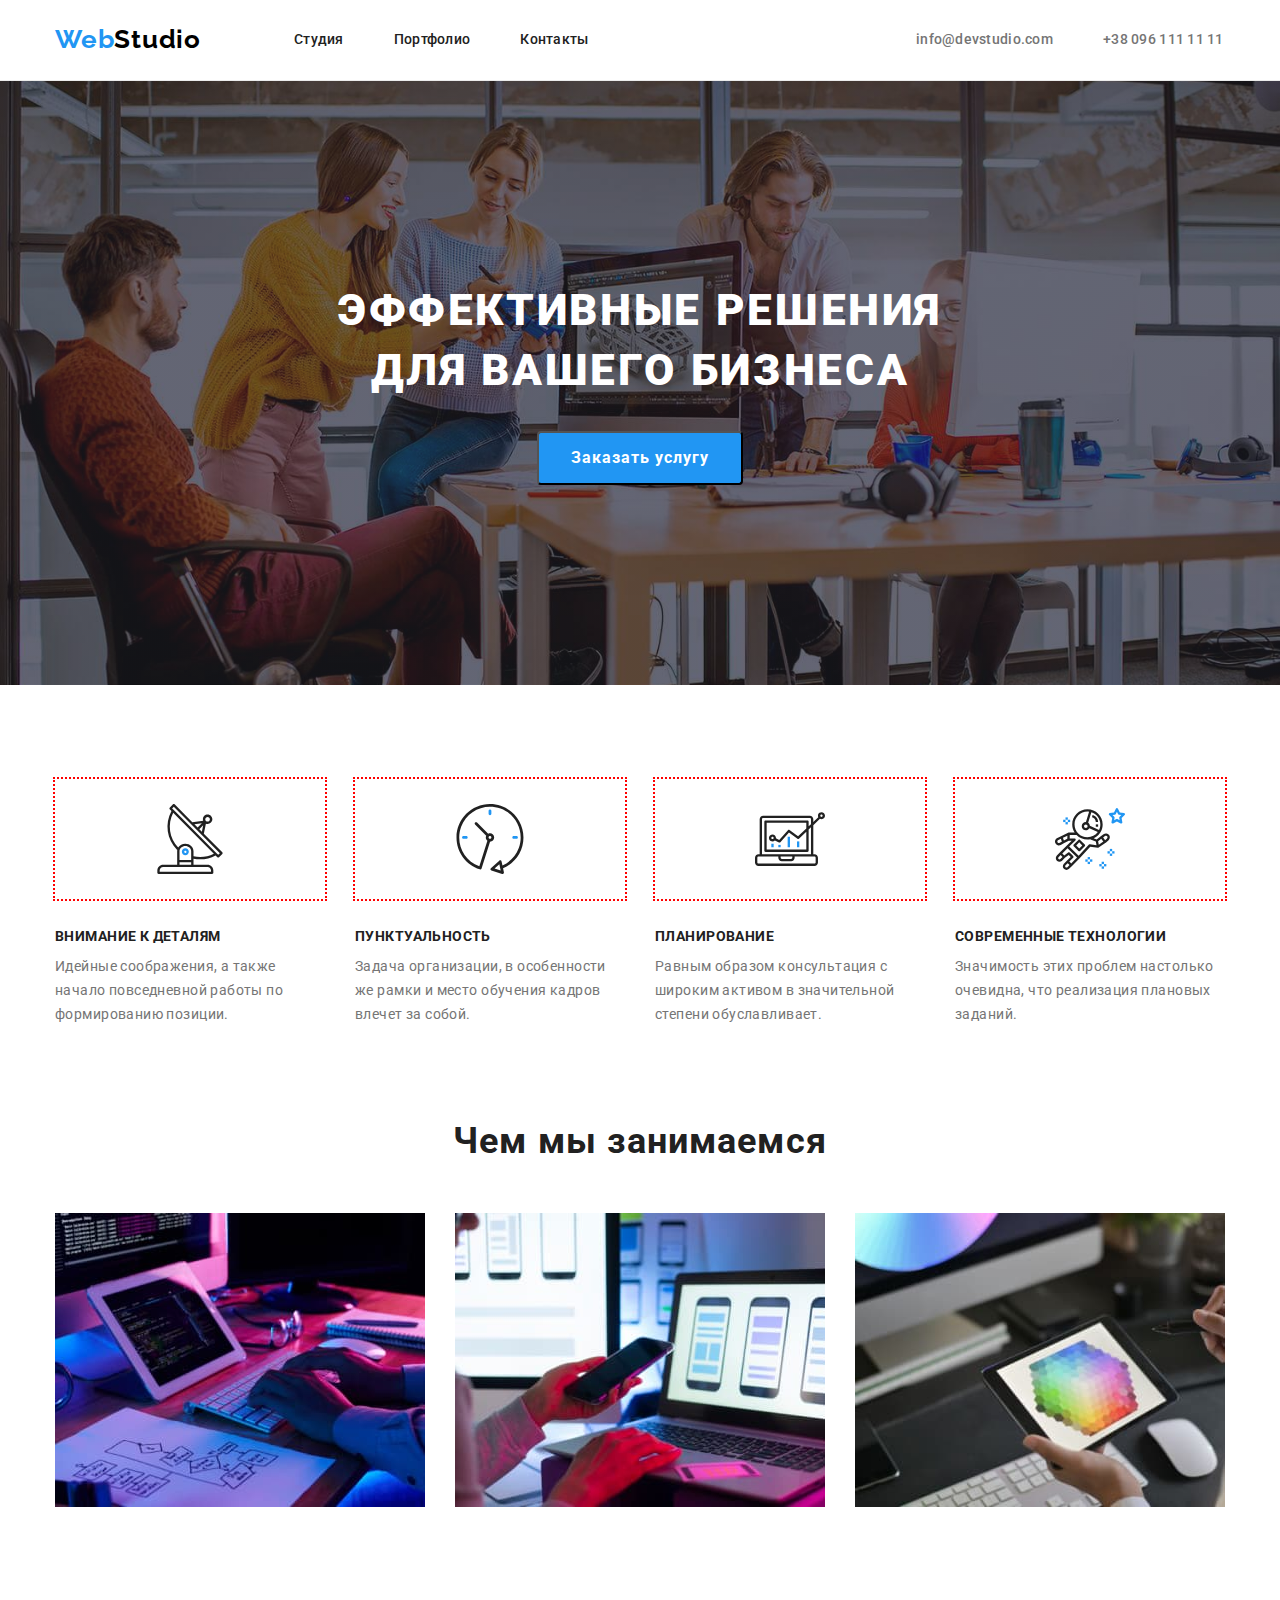
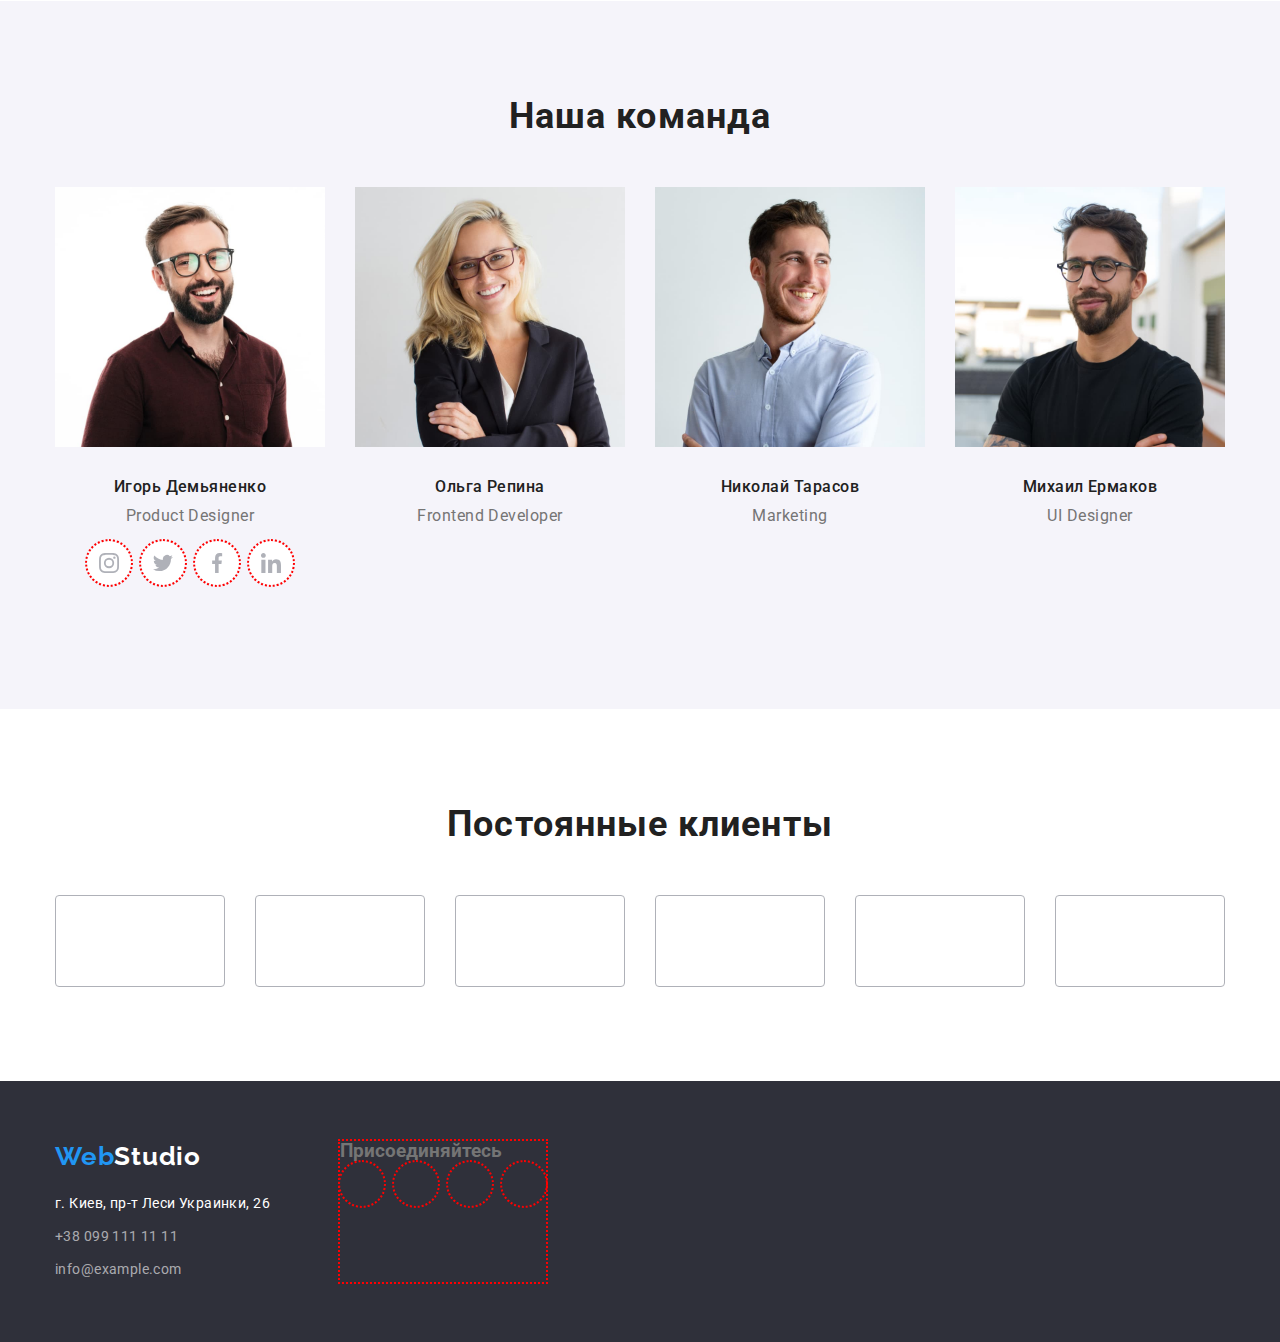
==== index.html @ 81020683 "new version" ====
<!DOCTYPE html>
<html lang="ru">
    <head>
        <meta charset="UTF-8" />
        <meta http-equiv="X-UA-Compatible" content="IE=edge" />
        <meta name="viewport" content="width=device-width, initial-scale=1.0" />
        <title>WebStudio</title>
        <link rel="preconnect" href="https://fonts.googleapis.com">
        <link rel="preconnect" href="https://fonts.gstatic.com" crossorigin>
        <link 
            href="https://fonts.googleapis.com/css2?family=Raleway:wght@700&family=Roboto:wght@400;500;700;900&display=swap" 
            rel="stylesheet">
        <link
            href="https://cdnjs.cloudflare.com/ajax/libs/modern-normalize/1.1.0/modern-normalize.min.css"
            rel="stylesheet">
        <link rel="stylesheet" href="./css/styles.css">
    </head>
    <body class="page">
        <!-- Header section -->
        <header class="page-header">
            <div class="container header-container">
                    <nav class="nav-header">
                        <a class="header-logo logo link" href="index.html">
                            <span class="header-logo-span-web" lang="en">Web</span><span class="header-logo-span-studio" lang="en">Studio</span>
                        </a>   
                        <ul class="nav-list list">
                            <li class="list-item">
                                <a class="nav-list-item header-item link" href="">Студия</a>
                            </li>
                            <li class="list-item">
                                <a class="nav-list-item header-item link" href="./portfolio.html">Портфолио</a>
                            </li>
                            <li class="list-item">
                                <a class="nav-list-item header-item link" href="">Контакты</a>
                            </li>
                        </ul>
                    </nav>
                    <ul class="header-contacts list">
                        <li class="contacts-item"><a class="header-contacts-item header-item link mail-icon" href="mailto:info@devstudio.com">
                            info@devstudio.com</a>
                        </li> 
                        <li class="contacts-item"><a class="header-contacts-item header-item link tel-icon" href="tel:+380961111111">
                            +38 096 111 11 11</a>
                        </li>   
                    </ul>
            </div>
        </header>
    <main>
        <!-- Hero section -->
        <section class="hero">    
            <div class="container">   
                <h1 class="hero-title">Эффективные решения для вашего бизнеса</h1>
                <button type="button" class="hero-btn">Заказать услугу</button>
            </div>
        </section>
        <!-- Features section -->
        <section class="section">
            <div class="container">
                <h2 class="features-section-title visually-hidden">Наши преимущества</h2>
                <ul class="features list">
                    <li class="features-item attention">
                        <h3 class="features-title">Внимание к деталям</h3>
                        <p class="features-text">Идейные соображения, а также начало повседневной работы по формированию позиции.</p>
                    </li>
                    <li class="features-item punctuality">
                        <h3 class="features-title">Пунктуальность</h3>
                        <p class="features-text">Задача организации, в особенности же рамки и место обучения кадров влечет за собой.</p>
                    </li>
                    <li class="features-item planning">
                        <h3 class="features-title">Планирование</h3>
                        <p class="features-text">Равным образом консультация с широким активом в значительной степени обуславливает.</p>
                    </li>
                    <li class="features-item technologies">
                        <h3 class="features-title">Современные технологии</h3>
                        <p class="features-text">Значимость этих проблем настолько очевидна, что реализация плановых заданий.</p>
                    </li>
                </ul>
            </div>
        </section>
        <!-- Our products section -->
        <section class="section products-section">
            <div class="container">
                <h2 class="products-title title">Чем мы занимаемся</h2>
                <ul class="products list">
                    <li class="products-item"><img class="product-image" src="./images/desktop-soft.jpg" alt="приложения для ПК" width="370" height="294"></li>
                    <li class="products-item"><img class="product-image" src="./images/mob-soft.jpg" alt="мобильные приложения" width="370" height="294"></li>
                    <li class="products-item"><img class="product-image" src="./images/design.jpg" alt="дизайн" width="370" height="294"></li>
                </ul>
            </div>
        </section>
        <!-- Our team section -->
        <section class="section team-section">
            <div class="container">
                <h2 class="team-section-title title">Наша команда</h2>
                <ul class="team-list list">
                    <li class="team-item">
                        <img class="team-image" src="./images/igor-demianenko.jpg" alt="Игорь Демьяненко" width="270" height="260">
                        <div class="team-title-text">
                        <h3 class="team-title">Игорь Демьяненко</h3>
                        <p class="team-text" lang="en">Product Designer</p>
                        <ul class="team-social-list list">
                            <li class="team-social-item">
                                <a href="" class="team-social-link">
                                    <svg class="social-icon" width="44" height="44">
                                        <use href="./images/icons.svg#icon-Instagram-logo"></use>
                                    </svg>
                                </a>
                            </li>
                            <li class="team-social-item">
                                <a href="" class="team-social-link">
                                    <svg class="social-icon" width="44" height="44">
                                        <use href="./images/icons.svg#icon-twitter-logo"></use>
                                    </svg>
                                </a>
                            </li>
                            <li class="team-social-item">
                                <a href="" class="team-social-link">
                                    <svg class="social-icon" width="44" height="44">
                                        <use href="./images/icons.svg#icon-facebook-logo"></use>
                                    </svg>
                                </a>
                            </li>
                            <li class="team-social-item">
                                <a href="" class="team-social-link">
                                    <svg class="social-icon" width="44" height="44">
                                        <use href="./images/icons.svg#icon-linkedin-logo"></use>
                                    </svg>
                                </a>
                            </li>
                        </ul>
                        </div>
                        </li>
                    <li class="team-item">
                        <img class="team-image" src="./images/olga-repina.jpg" alt="Ольга Репина" width="270" height="260">
                        <div class="team-title-text">
                        <h3 class="team-title">Ольга Репина</h3>
                        <p class="team-text" lang="en">Frontend Developer</p>
                        </div>
                    </li>
                    <li class="team-item">
                        <img class="team-image" src="./images/nikolay-tarasov.jpg" alt="Николай Тарасов" width="270" height="260">
                        <div class="team-title-text">
                        <h3 class="team-title">Николай Тарасов</h3>
                        <p class="team-text" lang="en">Marketing</p>
                        </div>
                    </li>
                    <li class="team-item">
                        <img class="team-image" src="./images/mikhail-ermakov.jpg" alt="Михаил Ермаков" width="270" height="260">
                        <div class="team-title-text">
                        <h3 class="team-title">Михаил Ермаков</h3>
                        <p class="team-text" lang="en">UI Designer</p>
                        </div>
                    </li>
                </ul>
            </div>      
        </section>
        <section class="customers-section section">
            <div class="container">
                <h2 class="customets-section-title title">Постоянные клиенты</h2>
                <ul class="customers-list list">
                    <li class="customers-item"><a class="link" href="">
                    </a></li>
                    <li class="customers-item"><a class="link" href="">
                    </a></li>
                    <li class="customers-item"><a class="link" href="">
                    </a></li>
                    <li class="customers-item"><a class="link" href="">
                    </a></li>
                    <li class="customers-item"><a class="link" href="">
                    </a></li>
                    <li class="customers-item"><a class="link" href="">
                    </a></li>
                </ul>
            </div>
        </section>
    </main>
        <!-- Footer section -->
        <footer class="footer">
            <div class="container footer-container">
                <div class="div-footer">
                    <a class="footer-logo logo link " href="index.html">
                        <span class="footer-logo-span-web" lang="en">Web</span><span class="footer-logo-span-studio" lang="en">Studio</span>
                    </a>
                    <address>
                        <ul class="footer-contacts list">
                            <li><a class="footer-contacts-item street link" href="https://goo.gl/maps/uAYYrMxMhEgYH2D76" target="_blank" rel="noopener noreferrer nofollow">г. Киев, пр-т Леси Украинки, 26</a></li>
                            <li><a class="footer-contacts-item link" href="tel:+380991111111">+38 099 111 11 11</a></li>
                            <li><a class="footer-contacts-item link" href="mailto:info@example.com">info@example.com</a></li>
                        </ul>
                    </address>
                </div>
                <div class="footer-social">
                    <h3 class="footer-social-title">Присоединяйтесь</h3>
                    <ul class="footer-social-list list">
                            <li class="footer-social-item">
                                <a href="" class="footer-social-link">
                                </a>
                            </li>
                            <li class="footer-social-item">
                                <a href="" class="footer-social-link">
                                </a>
                            </li>
                            <li class="footer-social-item">
                                <a href="" class="footer-social-link">
                                </a>
                            </li>
                            <li class="footer-social-item">
                                <a href="" class="footer-social-link">
                                </a>
                            </li>
                        </ul>
                </div>
            </div>
        </footer>
</html>
---- css/styles.css ----
/* main text color #757575  */
/* secondary text color #212121 */
/* main white color #FFFFFF */
/* secondary white color: rgba(255, 255, 255, 0.6) */
/* accent color #2196F3 */
/* logo color #000000 */
/* background color #2F303A */
/* bottom background color #F5F4FA */

:root {
  --main-text-color: #757575;
  --secondary-text-color: #212121;
  --main-white-color: #ffffff;
  --secondary-white-color: rgba(255, 255, 255, 0.6);
  --logo-color: #000000;
  --accent-color: #2196f3;
  --secondary-background-color: #2f303a;
  --bottom-background-color: #f5f4fa;
  --between-containers-distance: 94px;
  --between-li-distance: 30px;
}

body {
  font-family: 'Roboto', sans-serif;
  /* font-family: 'Raleway', sans-serif; */
  color: var(--main-text-color);
}
p,
h1,
h2,
h3,
h4,
h5,
h6 {
  margin: 0;
  padding: 0;
}

ol,
ul {
  margin: 0;
  padding-left: 0;
}

img {
  display: block;
}
.list {
  list-style: none;
}

.link {
  text-decoration: none;
}

.logo {
  font-family: 'Raleway';
  font-weight: 700;
  font-size: 26px;
  line-height: 1.19;
  letter-spacing: 0.03em;
  cursor: pointer;
}
.header-item {
  font-weight: 500;
  font-size: 14px;
  line-height: 1.14;
  letter-spacing: 0.02em;
}

.title {
  font-weight: 700;
  font-size: 36px;
  line-height: 1.17;
  text-align: center;
  letter-spacing: 0.03em;
}

.visually-hidden {
  position: absolute;
  width: 1px;
  height: 1px;
  margin: -1px;
  border: 0;
  padding: 0;
  white-space: nowrap;
  clip-path: inset(100%);
  clip: rect(0 0 0 0);
  overflow: hidden;
}
.container {
  margin: 0 auto;
  width: 1200px;
  padding-left: 15px;
  padding-right: 15px;
}

.section {
  padding-top: 94px;
  padding-bottom: 94px;
}
/*---------------------Header section--------------------- */
.page-header {
  border-bottom: 1px solid #ececec;
}

.nav-header {
  display: flex;
}
.header-logo {
  color: var(--logo-color);
  margin-right: 93px;
  padding-top: 24px;
  padding-bottom: 25px;
}

.header-logo-span-web {
  color: var(--accent-color);
}

.nav-list {
  display: flex;
}

.nav-list-item {
  display: block;
  color: var(--secondary-text-color);
  padding-top: 32px;
  padding-bottom: 32px;
}

.header-container {
  display: flex;
}

.list-item:not(:last-child) {
  margin-right: 50px;
}

.nav-list-item:hover,
.nav-list-item:focus {
  color: var(--accent-color);
}

.header-contacts {
  display: flex;
  margin-left: auto;
}

.contacts-item:not(:last-child) {
  margin-right: 50px;
}
.header-contacts-item {
  display: flex;
  color: var(--main-text-color);
  min-width: 122px;
  padding-top: 32px;
  padding-bottom: 32px;
}
.envelope-icon{
  margin-right: 10px;
}

/* .mail-icon::before {
  content: '';
  width: 16px;
  height: 12px;
  margin-right: 10px;
  background-image: url(../images/envelope.svg);
}

.tel-icon::before {
  content: '';
  width: 10px;
  height: 16px;
  margin-right: 10px;
  background-image: url(../images/tel-icon.svg);
} */

.header-contacts-item:hover,
.header-contacts-item:focus {
  color: var(--accent-color);
}

/*---------------------Hero section--------------------- */
.hero {
  text-align: center;
  margin-left: auto;
  margin-right: auto;
  padding-top: 200px;
  padding-bottom: 200px;
  max-width: 1600px;
  min-height: 600px;
  background-image: linear-gradient(to right, rgba(47, 48, 58, 0.4), rgba(47, 48, 58, 0.4)),
    url(../images/backgroudphoto-hero.jpg);
  background-size: cover;
  background-repeat: no-repeat;
  background-position: center;
  background-color: rgba(196, 196, 196, 1);
}

.hero-title {
  font-weight: 900;
  font-size: 44px;
  line-height: 1.36em;
  letter-spacing: 0.06em;
  text-transform: uppercase;
  color: var(--main-white-color);
  margin-left: auto;
  margin-right: auto;
  margin-bottom: 30px;
  width: 696px;
}

.hero-btn {
  display: inline-block;
  font-weight: 700;
  font-size: 16px;
  line-height: 1.88;
  letter-spacing: 0.06em;
  color: var(--main-white-color);
  background-color: var(--accent-color);
  cursor: pointer;
  border-radius: 4px;
  padding: 10px 32px;
}

/*---------------------Features section--------------------- */
.features {
  display: flex;
}

.features-item:not(:last-child) {
  margin-right: var(--between-li-distance);
}
.features-item.attention::before {
  display: block;
  content: '';
  height: 120px;
  outline: 2px red dotted;
  background-image: url(../images/antenna-1.svg);
  background-repeat: no-repeat;
  background-position: center;
  margin-bottom: 30px;
}

.features-item.punctuality::before {
  display: block;
  content: '';
  height: 120px;
  outline: 2px red dotted;
  background-image: url(../images/clock-1.svg);
  background-repeat: no-repeat;
  background-position: center;
  background-color:background: rgba(245, 244, 250, 1);
  margin-bottom: 30px;
}

.features-item.planning::before {
  display: block;
  content: '';
  height: 120px;
  outline: 2px red dotted;
  background-image: url(../images/diagram-1.svg);
  background-repeat: no-repeat;
  background-position: center;
  background-color:background: rgba(245, 244, 250, 1);
  margin-bottom: 30px;
  }
.features-item.technologies::before {
  display: block;
  content: '';
  height: 120px;
  outline: 2px red dotted;
  background-image:  url(../images/astronaut-1.svg);
  background-repeat: no-repeat;
  background-position: center;
  background-color:background: rgba(245, 244, 250, 1);
  margin-bottom: 30px;
}


.features-title {
  margin-bottom: 10px;
  width: 270px;
  font-weight: 700;
  font-size: 14px;
  line-height: 1.14;
  letter-spacing: 0.03em;
  text-transform: uppercase;
  color: var(--secondary-text-color);
}

.features-text {
  font-size: 14px;
  line-height: 1.71;
  letter-spacing: 0.03em;
  color: var(--main-text-color);
}

/*---------------------Our products section-------------- ------- */
.products-section {
  padding-top: 0px;
}

.products {
  display: flex;
}
.products-item:not(:last-child) {
  margin-right: var(--between-li-distance);
}

.products-title {
  color: var(--secondary-text-color);
  margin-bottom: 50px;
}

/*---------------------Our team section--------------------- */
.team-section {
  background-color: var(--bottom-background-color);
}

.team-section-title {
  color: var(--secondary-text-color);
  margin-bottom: 50px;
}

.team-list {
  display: flex;
}

.team-item:not(:last-child) {
  margin-right: var(--between-li-distance);
}

.team-title-text {
  padding-top: 30px;
  padding-bottom: 30px;
}
.team-title {
  margin-bottom: 10px;
  font-weight: 500;
  font-size: 16px;
  line-height: 1.19;
  text-align: center;
  letter-spacing: 0.03em;
  color: var(--secondary-text-color);
}

.team-text {
  font-size: 16px;
  line-height: 1.19;
  text-align: center;
  letter-spacing: 0.03em;
  color: var(--main-text-color);
  margin-bottom: 16px;
}
.team-social-list{
  display: flex;
  justify-content: center;
}

.team-social-item{
  display: flex;
  width: 44px;
  height: 44px;
  border-radius: 50%;
  outline: 2px red dotted;
}
.team-social-item:not(:last-child){
  margin-right: 10px;
;
}
/*---------------------Customers section--------------------- */
.customets-section-title{
  color: var(--secondary-text-color);
  margin-bottom: 50px;
}
.customers-list{
  display: flex;
}

.customers-item{
  display: flex;
  width: 170px;
  height: 92px;
  border: 1px solid rgba(175, 177, 184, 1);
  border-radius: 4px;
  align-items: center;
  justify-content: center;
}

.customers-item:not(:last-child) {
  margin-right: var(--between-li-distance);}

/*---------------------Footer section--------------------- */
.footer {
  background-color: var(--secondary-background-color);
  padding-top: 60px;
  padding-bottom: 60px;
}

.footer-logo {
  display: block;
  color: var(--main-white-color);
  /* margin-right: auto; */
  margin-bottom: 20px;
}

.footer-logo-span-web {
  color: var(--accent-color);
}

address {
  font-style: normal;
}

.footer-contacts-item {
  font-size: 14px;
  line-height: 1.71;
  letter-spacing: 0.03em;
  color: var(--secondary-white-color);
  display: flex;
}
/* .footer-contacts-item {
  display: inline-block;
} */

.footer-contacts li:not(:last-child) {
  margin-bottom: 9px;
}

.footer-contacts .street {
  color: var(--main-white-color);
}

.footer-contacts-item:hover,
.footer-contacts-item:focus {
  color: var(--accent-color);
}

.footer-container{
  display: flex;

}
.footer-social{
  outline: 2px red dotted;
    margin-left: 70px;
}
.footer-social-list{
  display: flex;
  justify-content: center;
}
.footer-social-title{
  
}

.footer-social-item{
  display: flex;
  width: 44px;
  height: 44px;
  border-radius: 50%;
  outline: 2px red dotted;
}
.footer-social-item:not(:last-child){
  margin-right: 10px;
;
}
/*---------------------Portfolio section--------------------- */

.porfolio-filter {
  display: flex;
  margin-bottom: 50px;
  justify-content: center;
}

.porfolio-filter-item:hover {
  box-shadow: 0px 3px 1px rgba(0, 0, 0, 0.1), 0px 1px 2px rgba(0, 0, 0, 0.08),
    0px 2px 2px rgba(0, 0, 0, 0.12);
  border-radius: 4px;
}
.porfolio-filter-item:not(:last-child) {
  margin-right: 8px;
}
.portfolio-btn {
  font-weight: 500;
  font-size: 16px;
  line-height: 1.63;
  text-align: center;
  letter-spacing: 0.03em;
  background-color: var(--bottom-background-color);
  color: var(--secondary-text-color);
  border: none;
  border-radius: 4px;
  cursor: pointer;
  padding: 6px 22px;
  box-shadow: 0px 2px 2px 0px #0000001f;
  box-shadow: 0px 1px 2px 0px #00000014;
  box-shadow: 0px 3px 1px 0px #0000001a;
}

.portfolio-btn:hover,
.portfolio-btn:focus {
  background-color: var(--accent-color);
  color: var(--main-white-color);
}
.portfolio-item-title {
  margin-bottom: 4px;
  font-weight: 700;
  font-size: 18px;
  line-height: 2;
  letter-spacing: 0.06em;
  color: var(--secondary-text-color);
}

.portfolio-item-type {
  font-size: 16px;
  line-height: 1.88;
  letter-spacing: 0.03em;
  color: var(--main-text-color);
}

.portfolio-title-type {
  padding: 20px 24px;
  border-right: 1px solid #eeeeee;
  border-bottom: 1px solid #eeeeee;
  border-left: 1px solid #eeeeee;
}

.portfolio-list {
  display: flex;
  flex-wrap: wrap;
  margin-top: calc(-1 * var(--between-li-distance));
  margin-left: calc(-1 * var(--between-li-distance));
}

.portfolio-item {
  flex-basis: calc(100% / 3 - var(--between-li-distance));
  margin-top: var(--between-li-distance);
  margin-left: var(--between-li-distance);
}
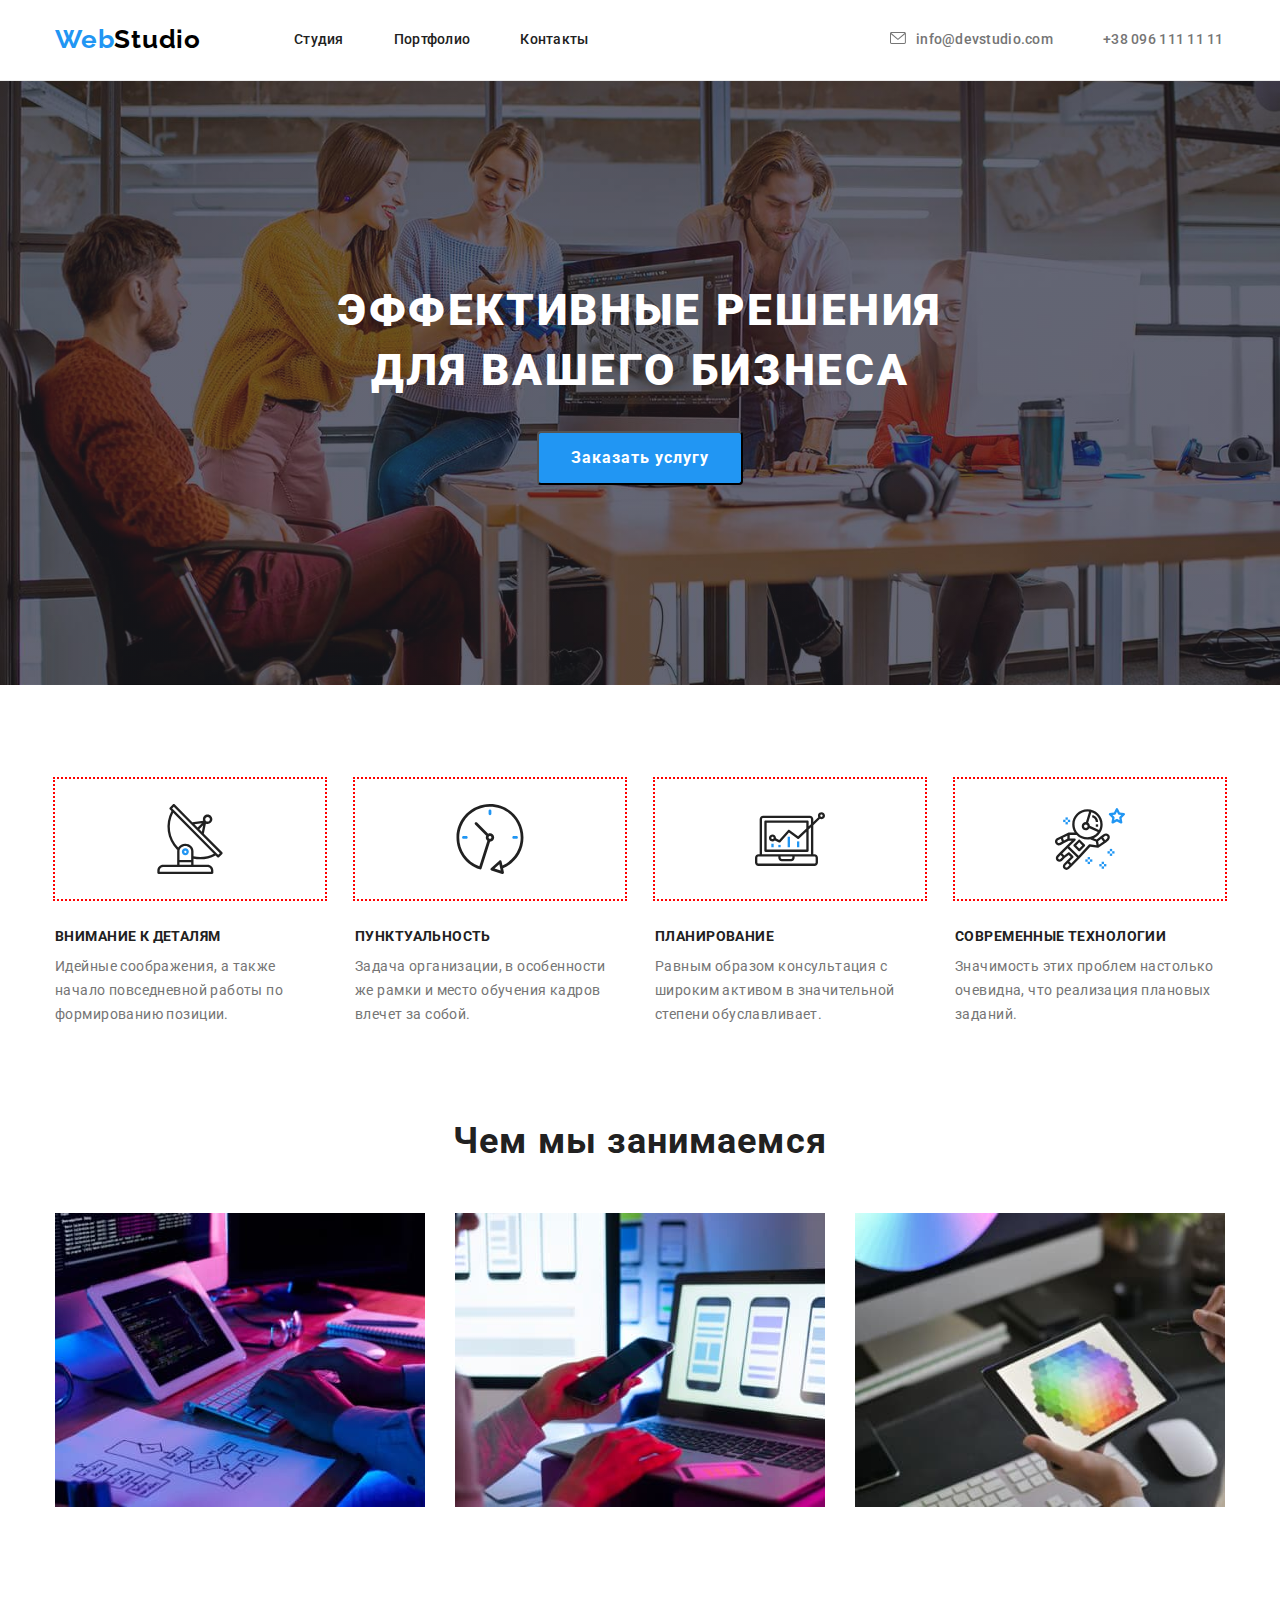
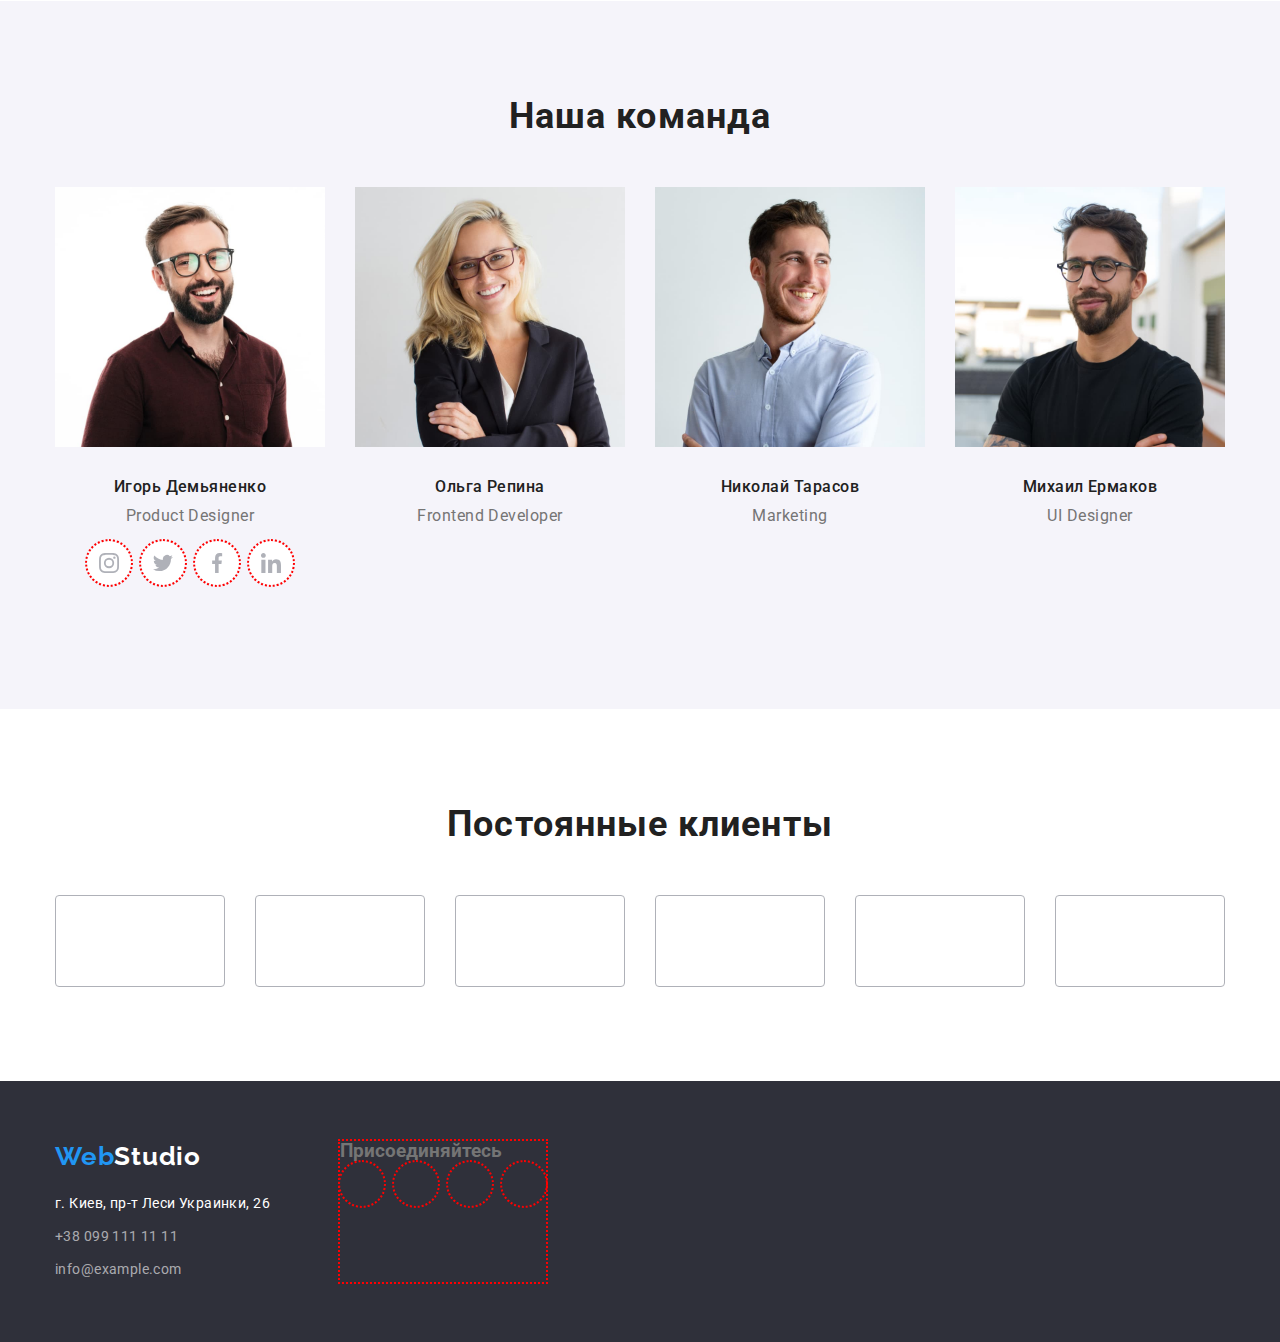
==== commit f4ce2122: "last version" ====
--- a/index.html
+++ b/index.html
@@ -37,7 +37,9 @@
                     </nav>
                     <ul class="header-contacts list">
                         <li class="contacts-item"><a class="header-contacts-item header-item link mail-icon" href="mailto:info@devstudio.com">
-                            info@devstudio.com</a>
+                            <svg class="envelope-icon" width="16" height="12">
+                            <use href="./images/icons.svg#icon-envelope-icon"></use>
+                            </svg>info@devstudio.com</a>
                         </li> 
                         <li class="contacts-item"><a class="header-contacts-item header-item link tel-icon" href="tel:+380961111111">
                             +38 096 111 11 11</a>
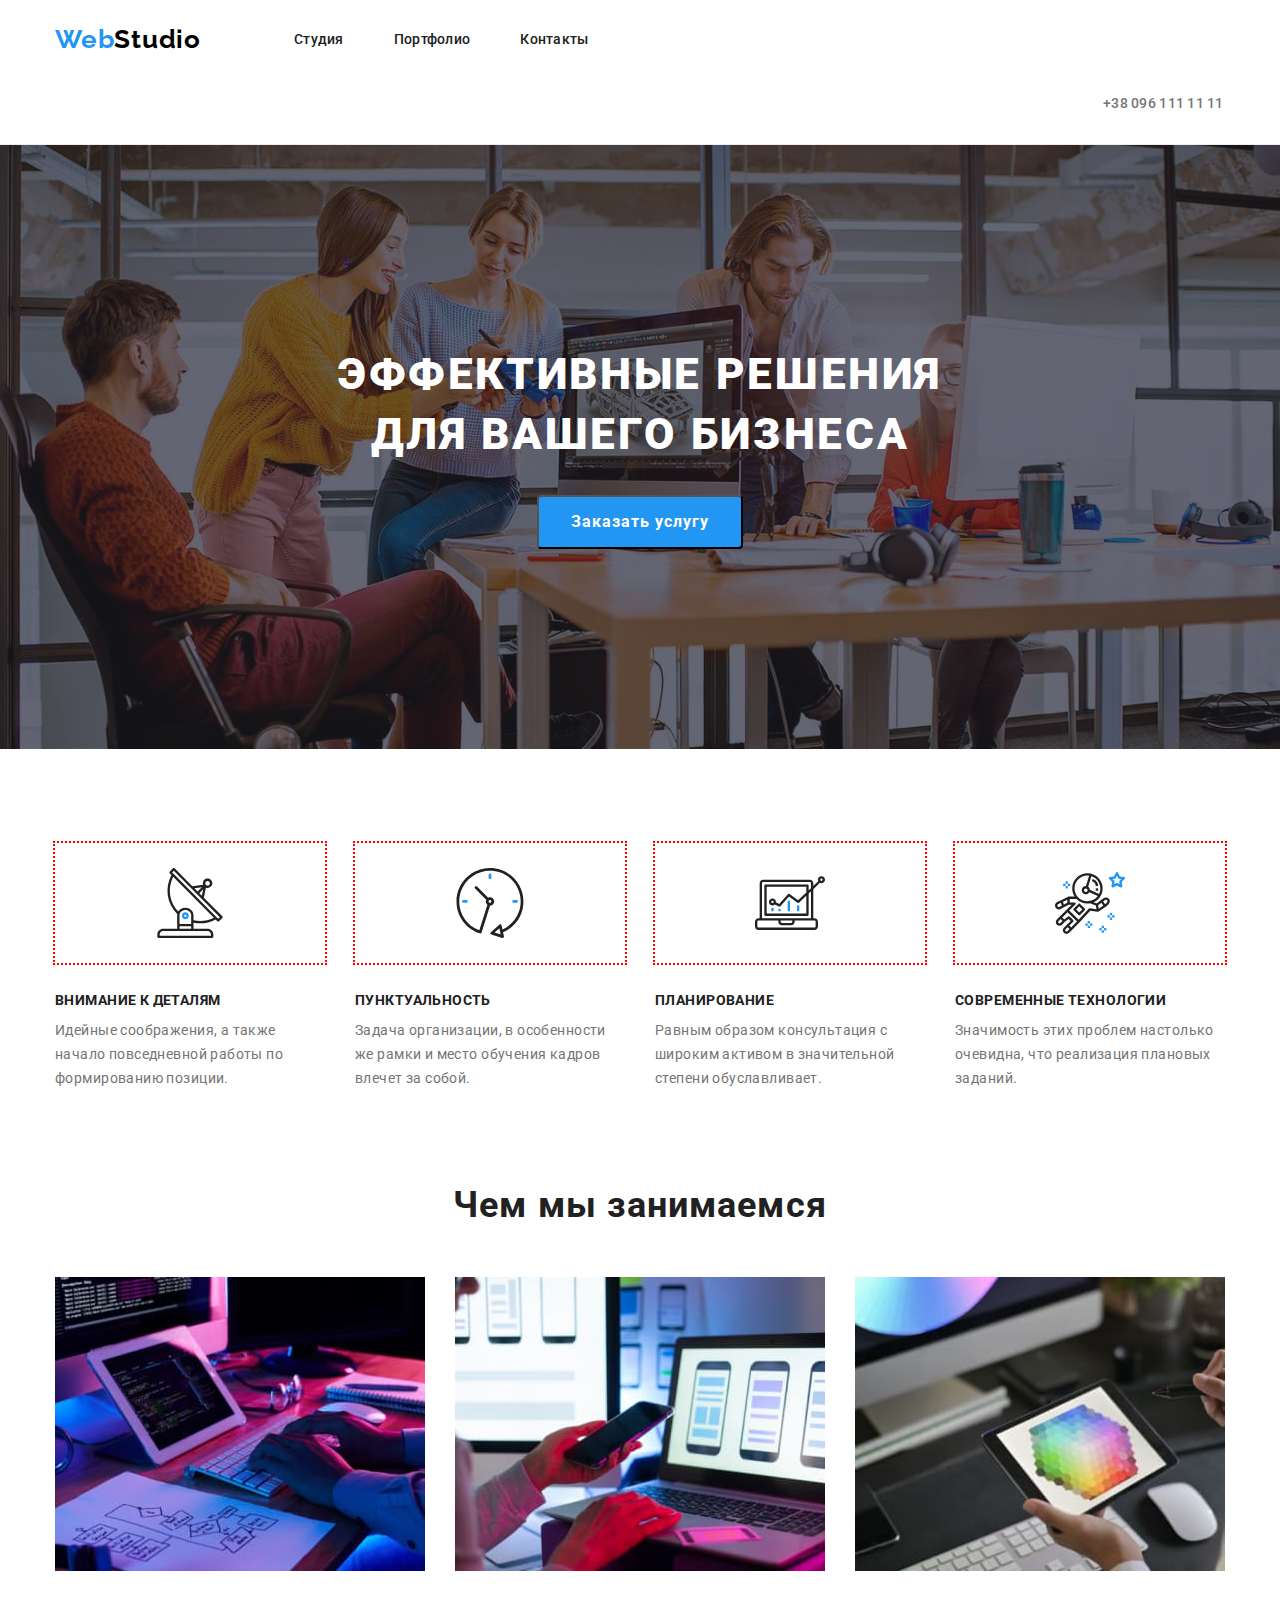
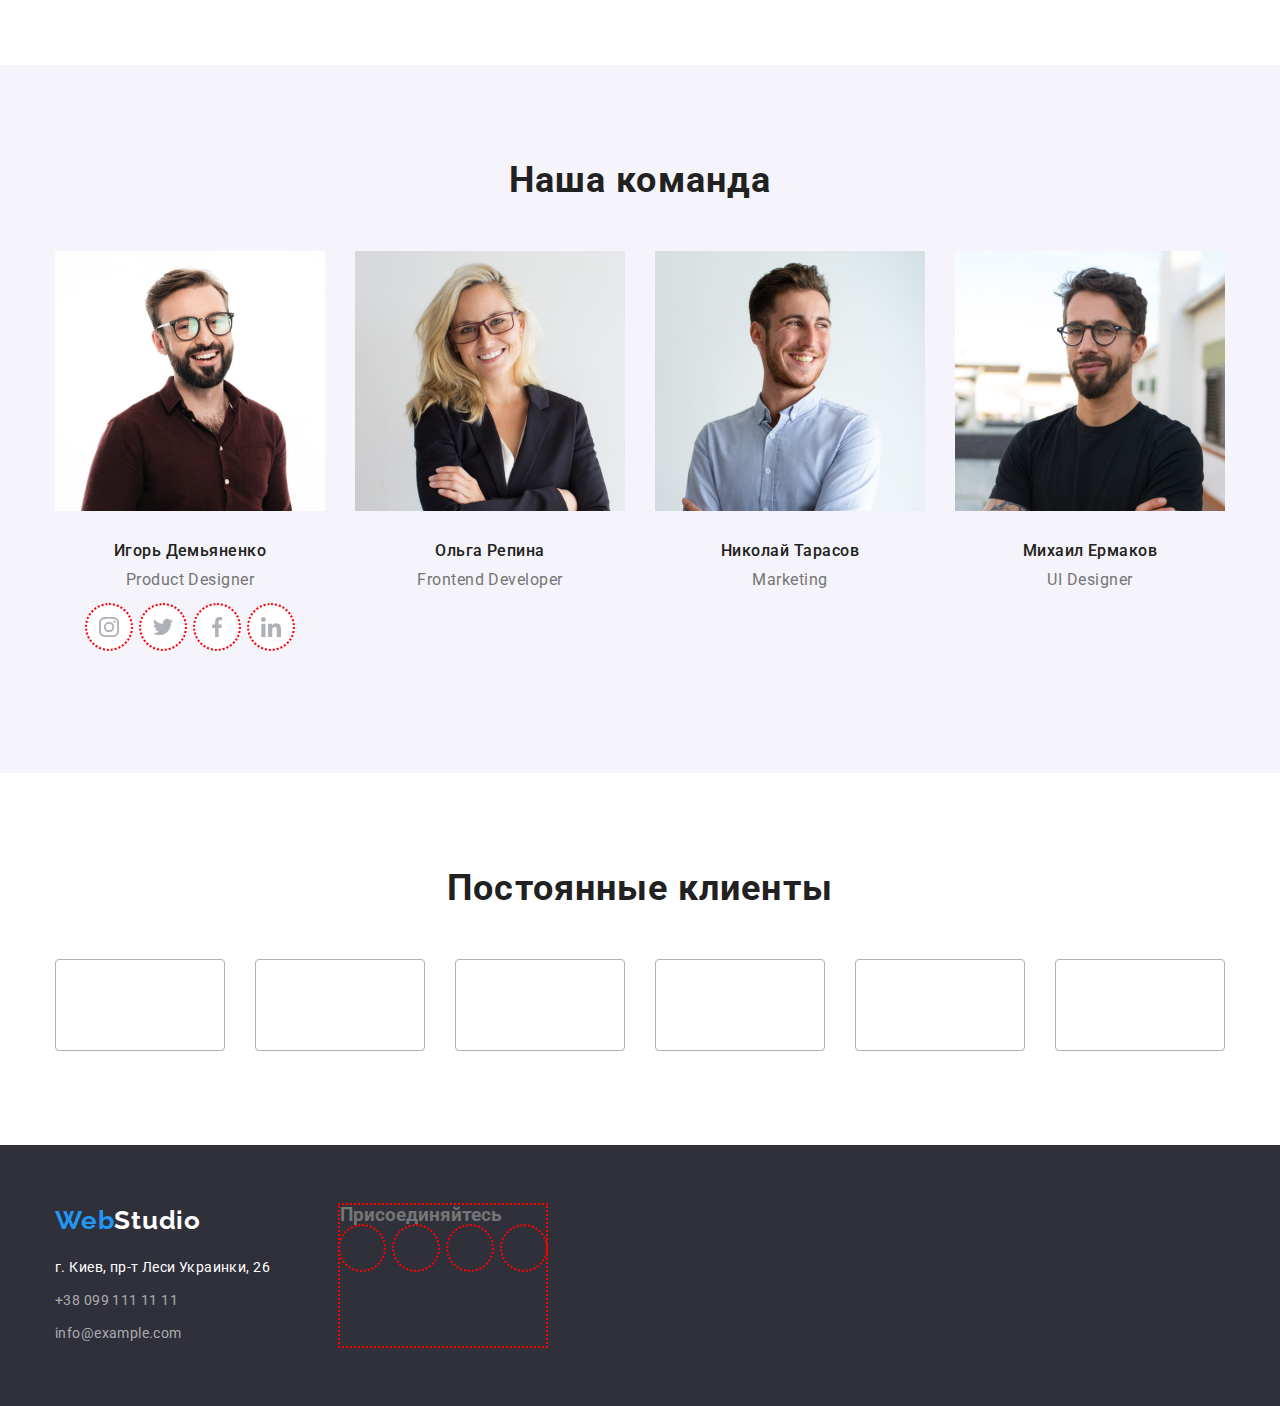
==== commit 21fa83b5: "Update index.html" ====
--- a/index.html
+++ b/index.html
@@ -37,9 +37,6 @@
                     </nav>
                     <ul class="header-contacts list">
                         <li class="contacts-item"><a class="header-contacts-item header-item link mail-icon" href="mailto:info@devstudio.com">
-                            <svg class="envelope-icon" width="16" height="12">
-                            <use href="./images/icons.svg#icon-envelope-icon"></use>
-                            </svg>info@devstudio.com</a>
                         </li> 
                         <li class="contacts-item"><a class="header-contacts-item header-item link tel-icon" href="tel:+380961111111">
                             +38 096 111 11 11</a>
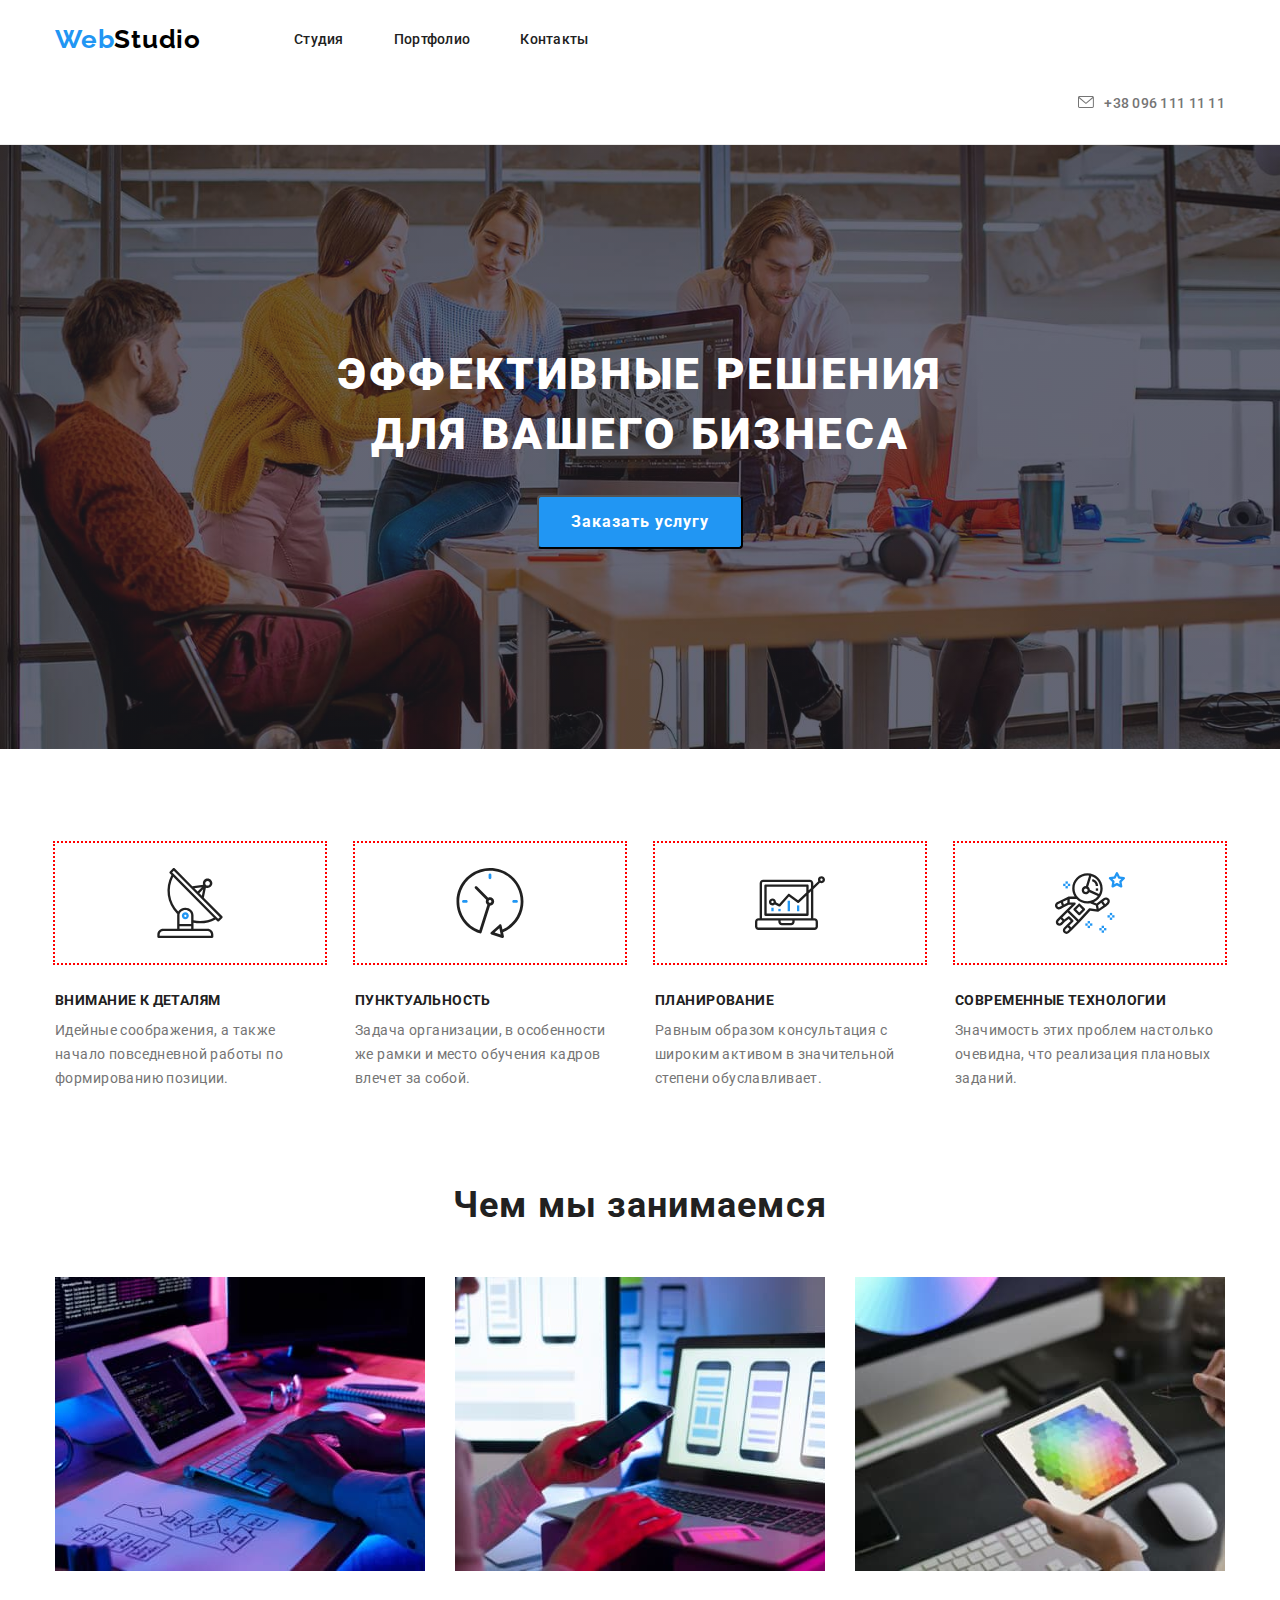
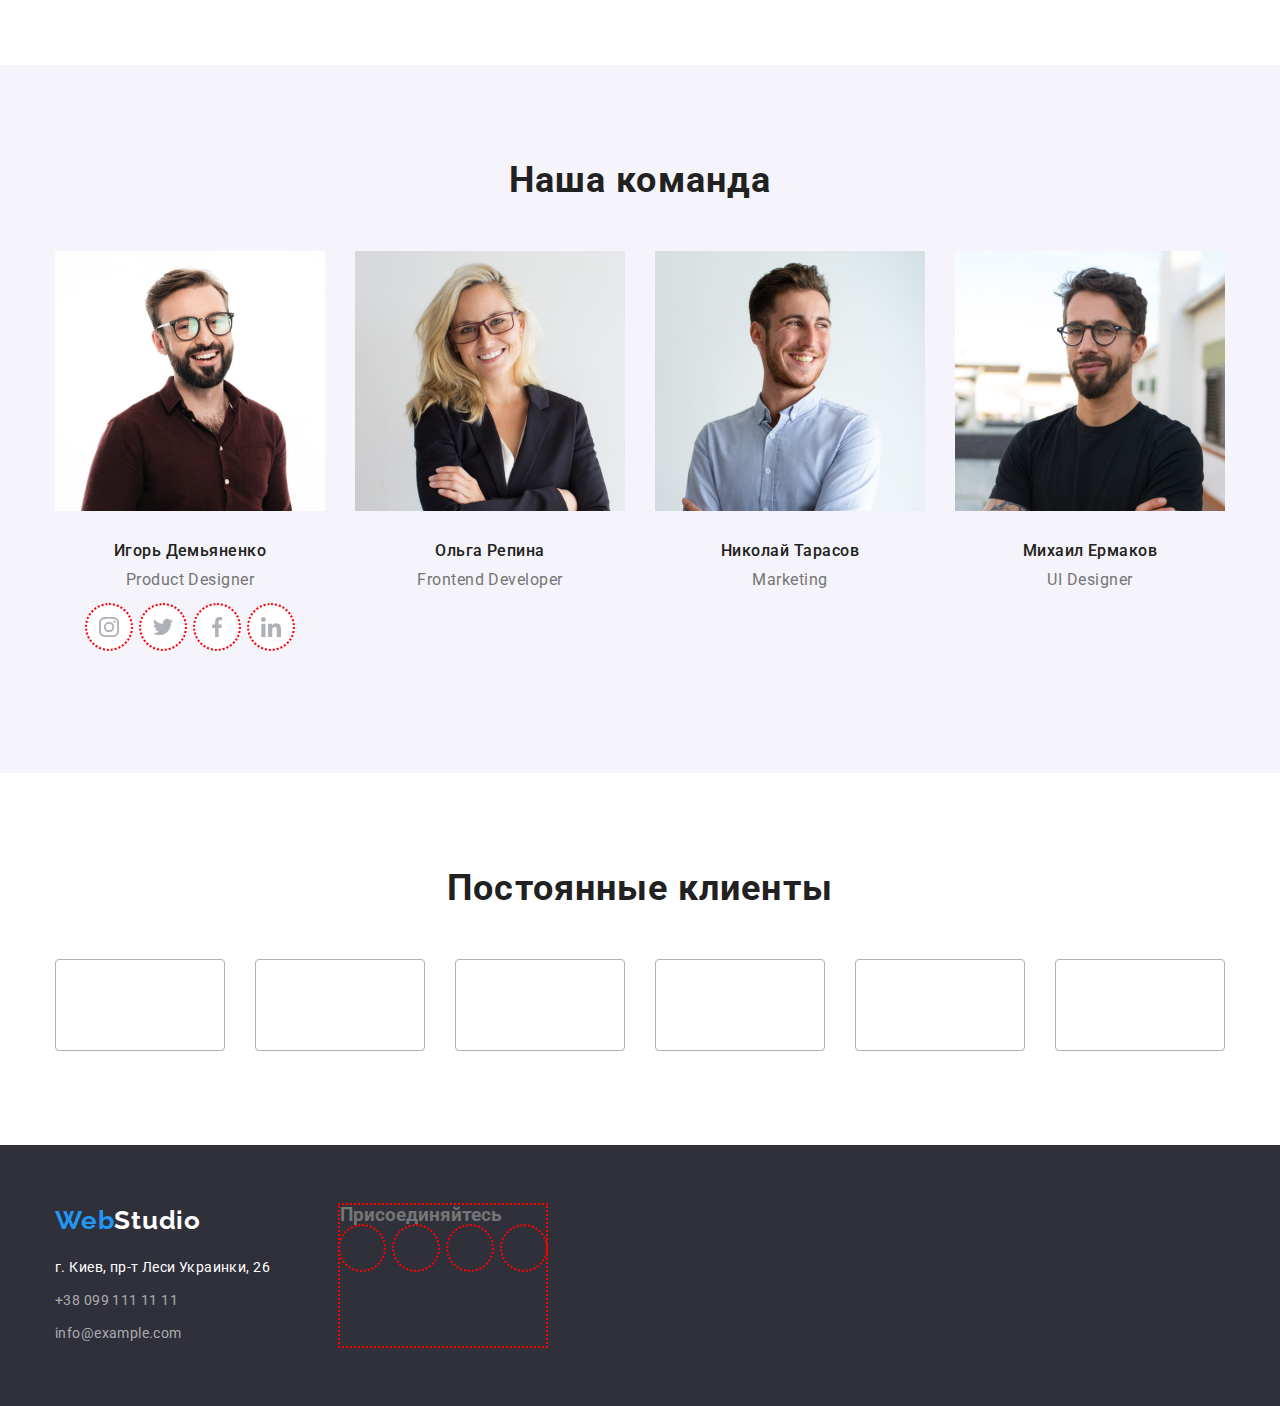
==== commit e30a676f: "Update index.html" ====
--- a/index.html
+++ b/index.html
@@ -39,7 +39,9 @@
                         <li class="contacts-item"><a class="header-contacts-item header-item link mail-icon" href="mailto:info@devstudio.com">
                         </li> 
                         <li class="contacts-item"><a class="header-contacts-item header-item link tel-icon" href="tel:+380961111111">
-                            +38 096 111 11 11</a>
+                            <svg class="envelope-icon" width="16" height="12">
+                            <use href="./images/icons.svg#icon-envelope-icon"></use>
+                            </svg>+38 096 111 11 11</a>
                         </li>   
                     </ul>
             </div>
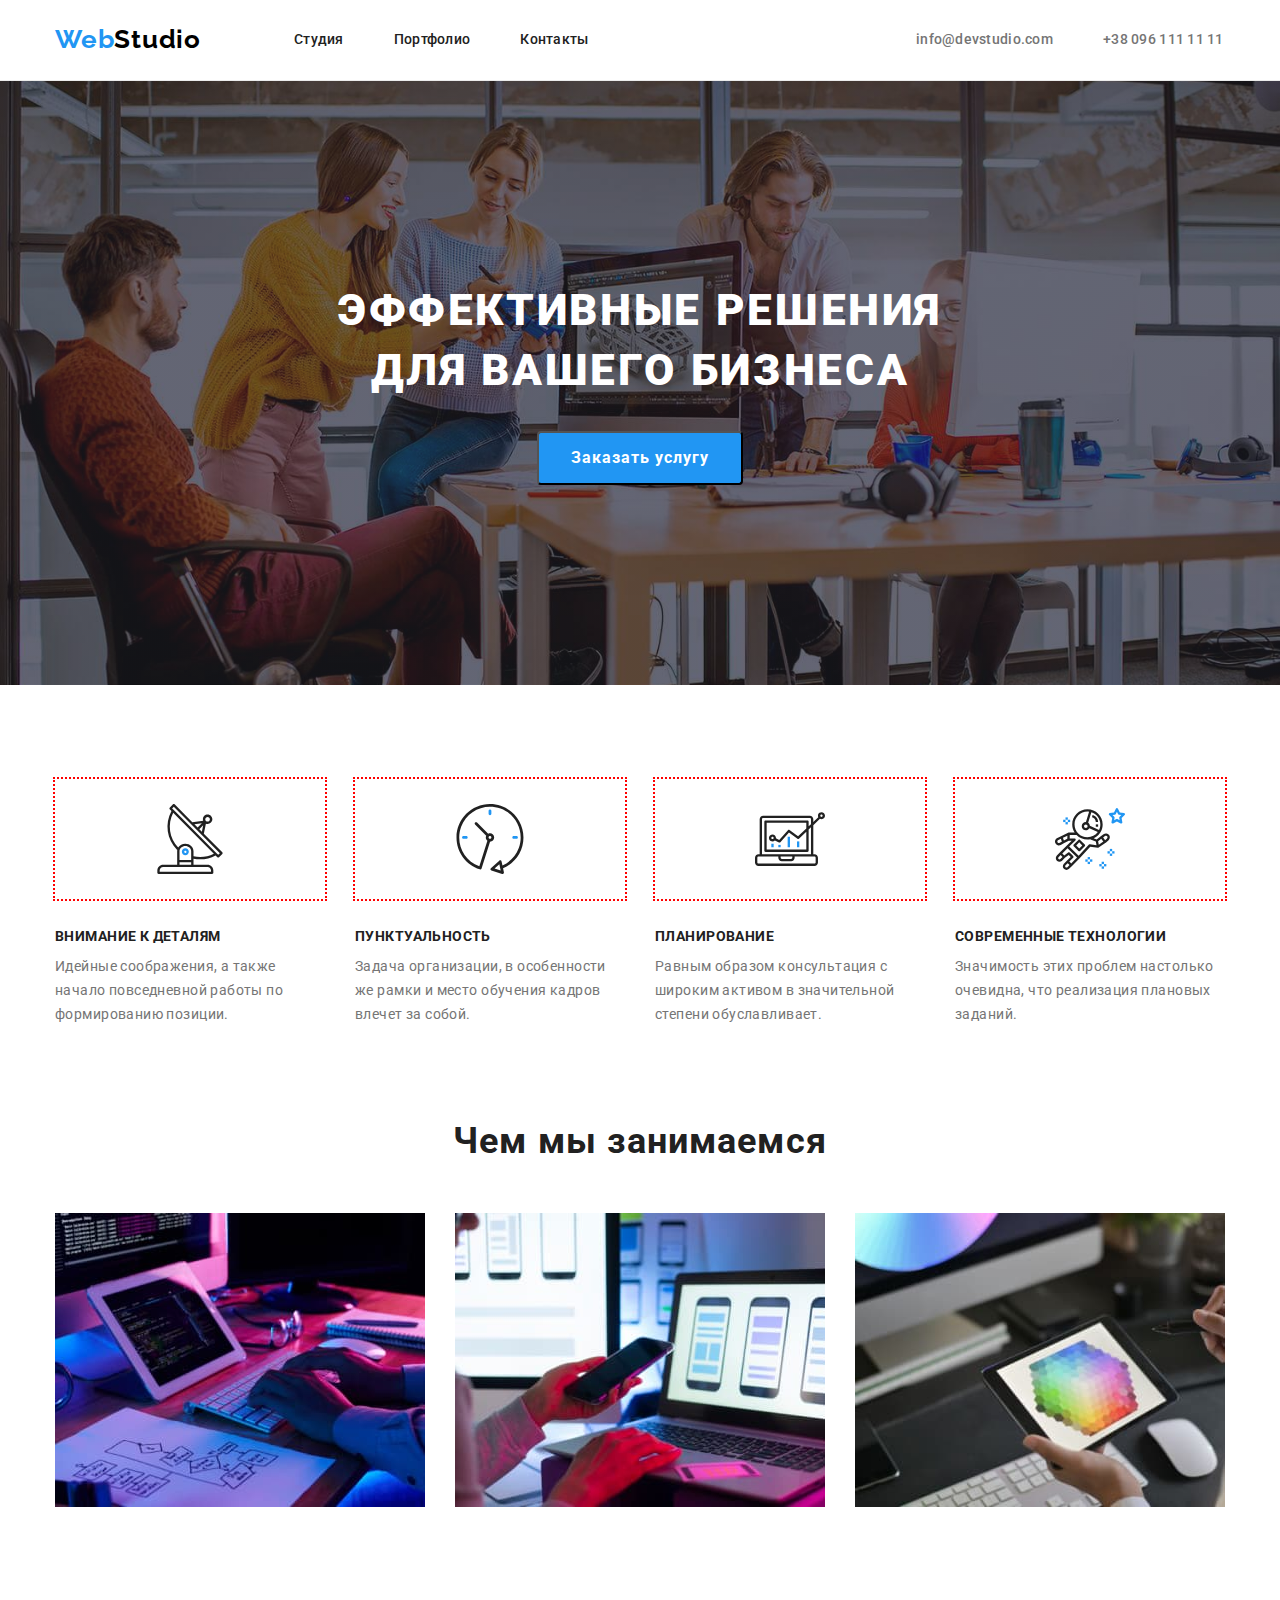
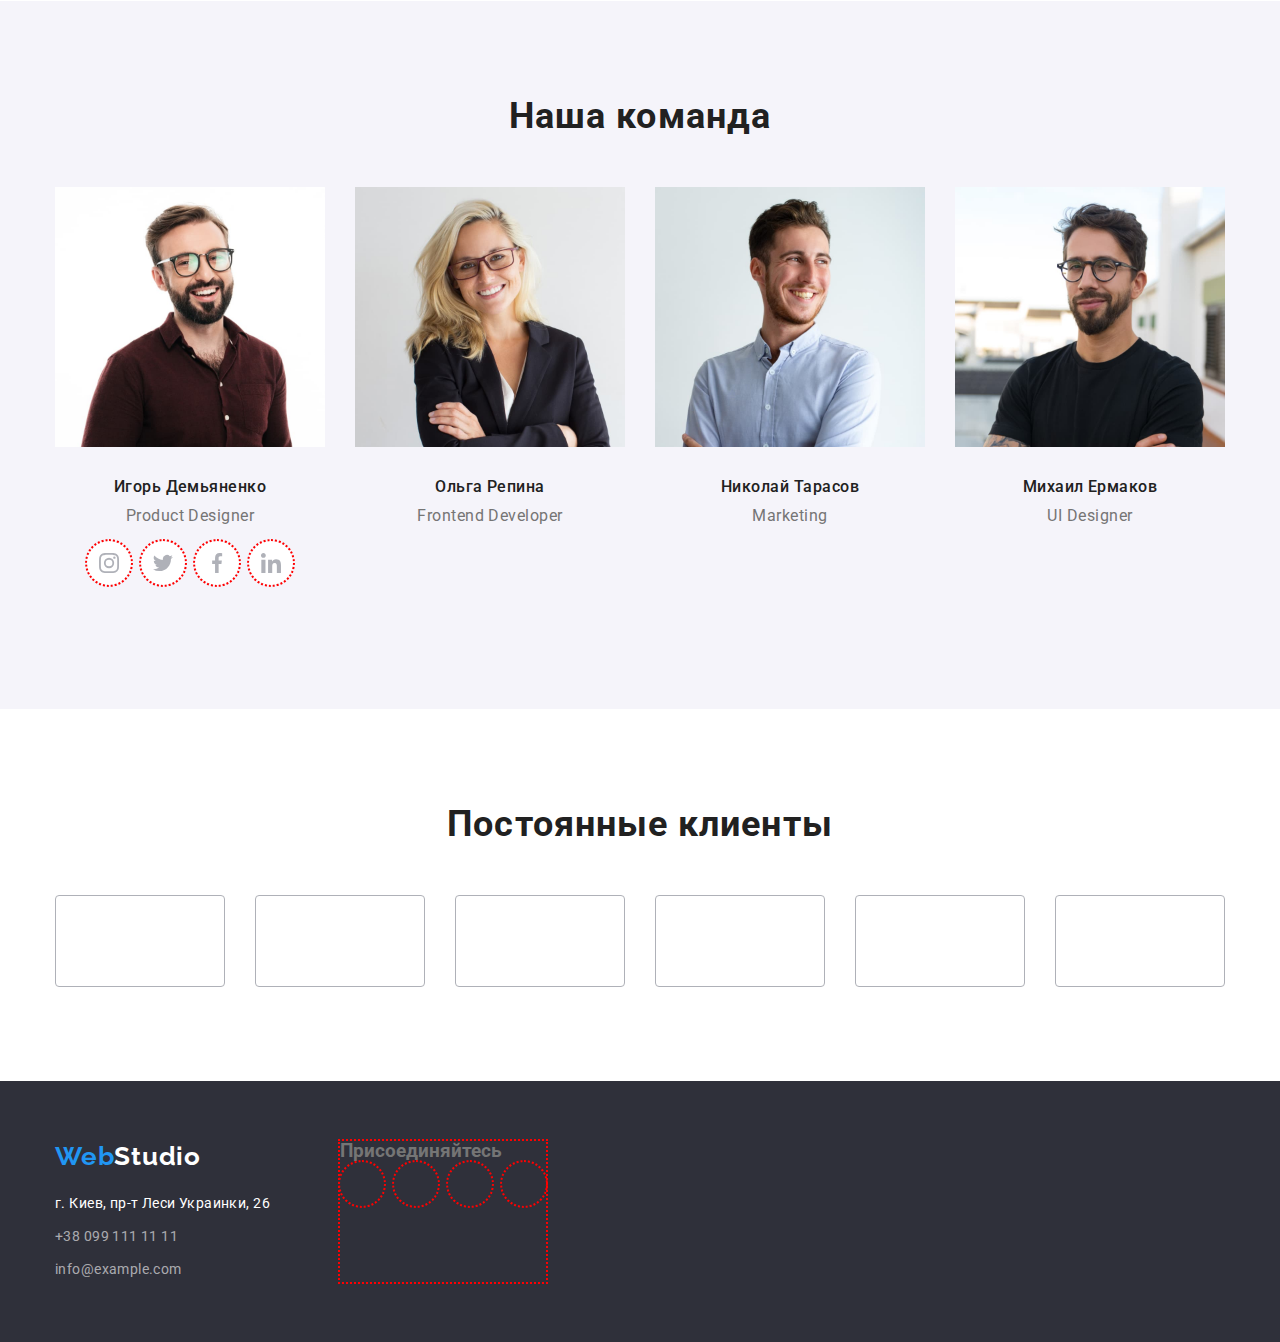
==== commit 9843595b: "Update index.html" ====
--- a/index.html
+++ b/index.html
@@ -37,11 +37,10 @@
                     </nav>
                     <ul class="header-contacts list">
                         <li class="contacts-item"><a class="header-contacts-item header-item link mail-icon" href="mailto:info@devstudio.com">
+                            info@devstudio.com</a>
                         </li> 
                         <li class="contacts-item"><a class="header-contacts-item header-item link tel-icon" href="tel:+380961111111">
-                            <svg class="envelope-icon" width="16" height="12">
-                            <use href="./images/icons.svg#icon-envelope-icon"></use>
-                            </svg>+38 096 111 11 11</a>
+                            +38 096 111 11 11</a>
                         </li>   
                     </ul>
             </div>
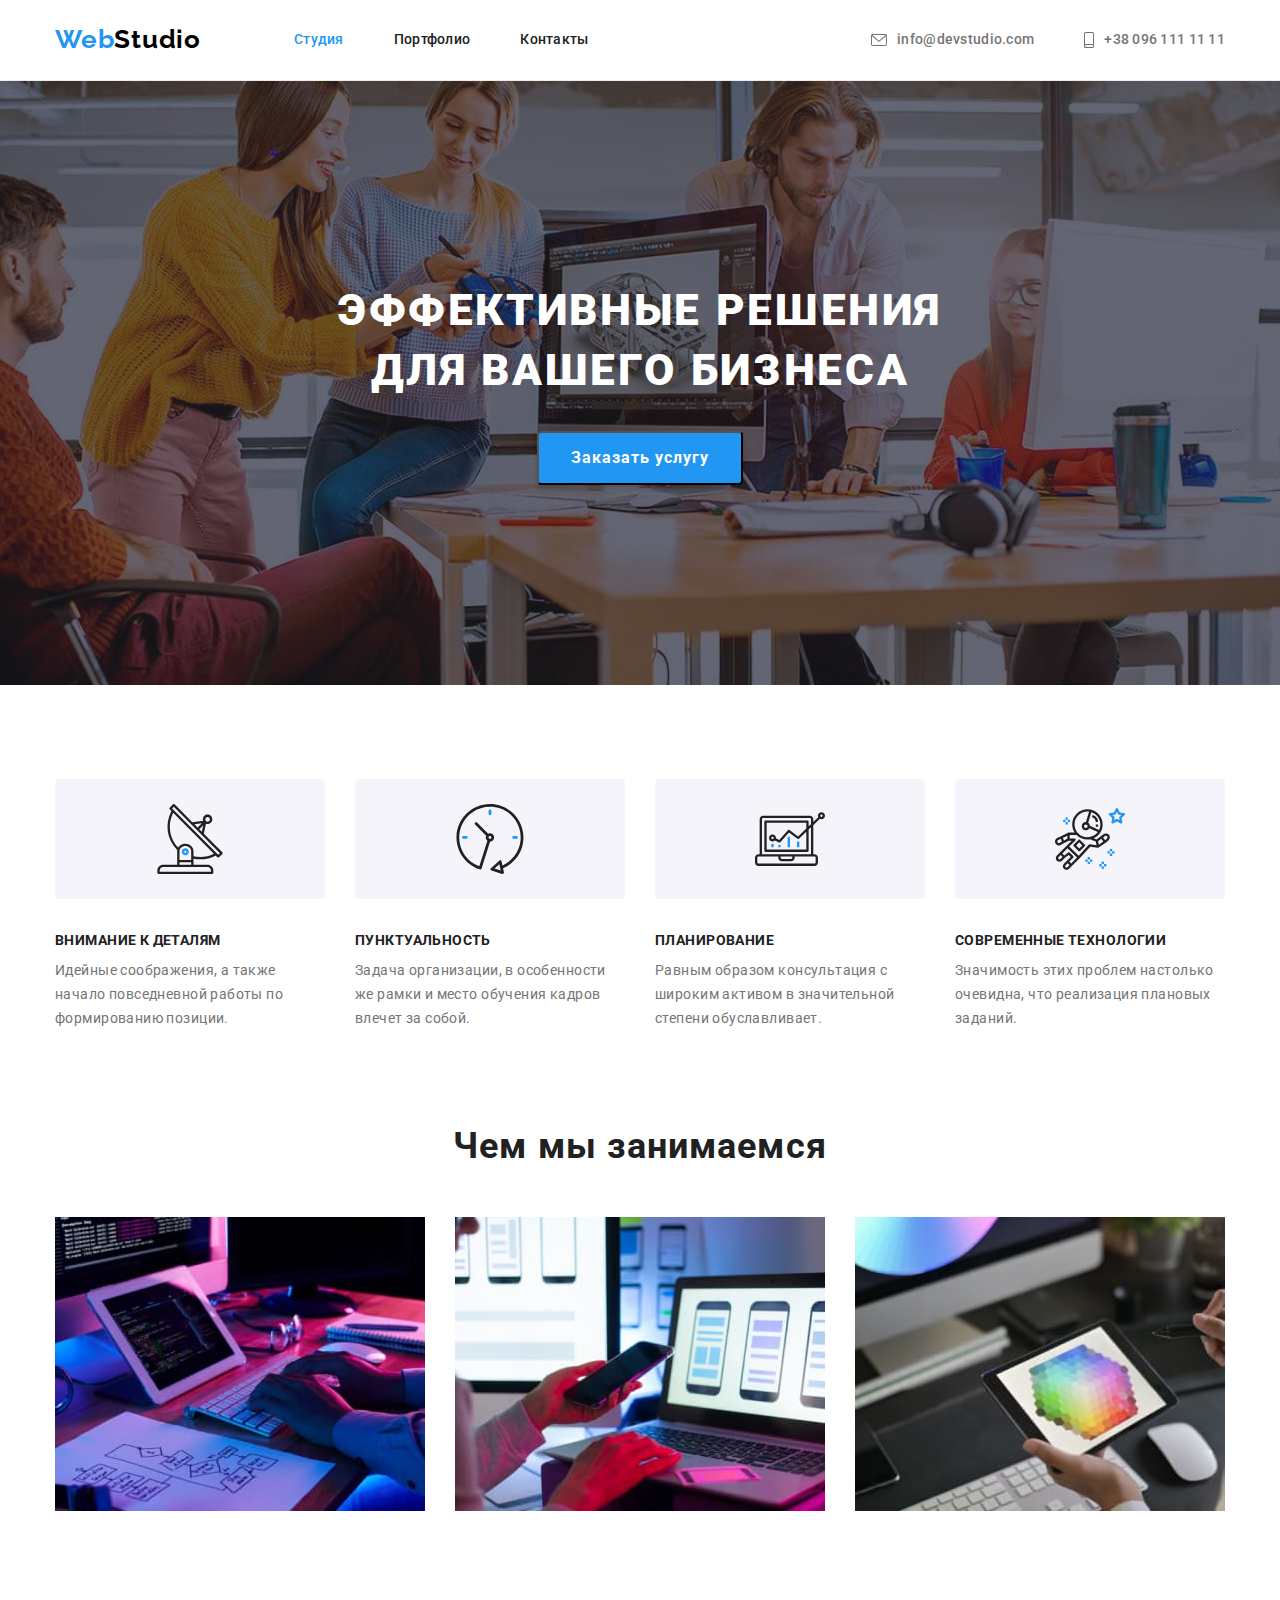
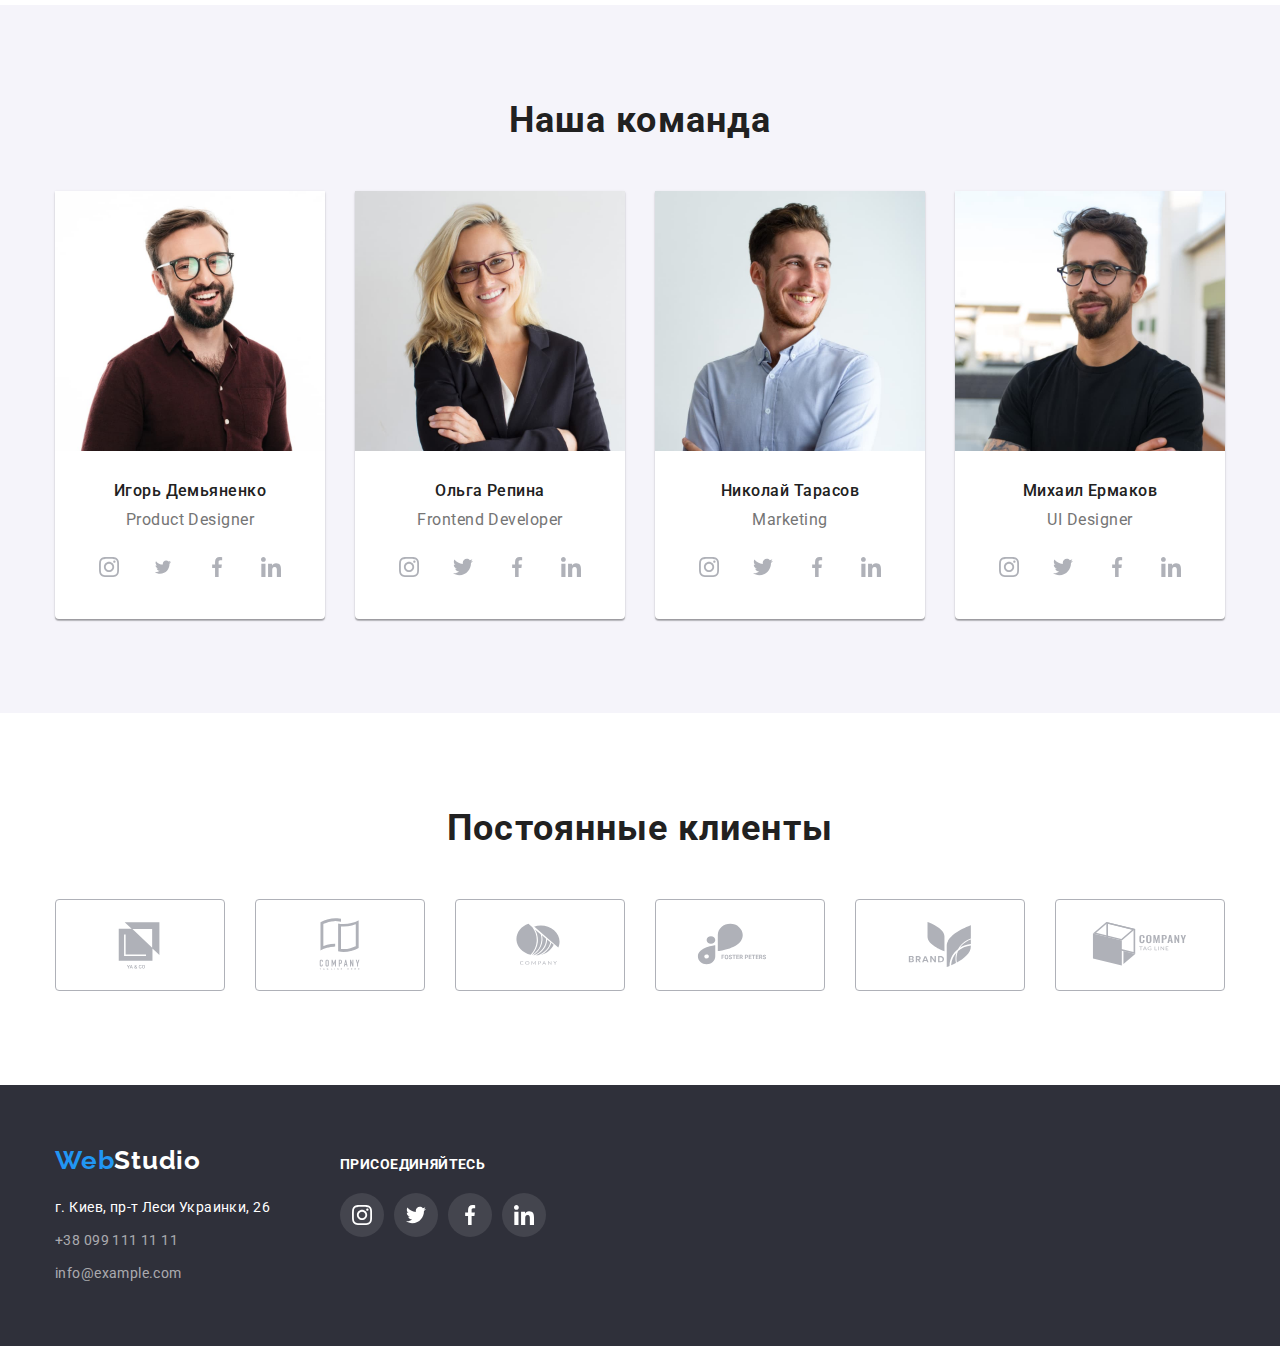
==== commit 21338046: "version for checking" ====
--- a/index.html
+++ b/index.html
@@ -1,215 +1,444 @@
 <!DOCTYPE html>
 <html lang="ru">
-    <head>
-        <meta charset="UTF-8" />
-        <meta http-equiv="X-UA-Compatible" content="IE=edge" />
-        <meta name="viewport" content="width=device-width, initial-scale=1.0" />
-        <title>WebStudio</title>
-        <link rel="preconnect" href="https://fonts.googleapis.com">
-        <link rel="preconnect" href="https://fonts.gstatic.com" crossorigin>
-        <link 
-            href="https://fonts.googleapis.com/css2?family=Raleway:wght@700&family=Roboto:wght@400;500;700;900&display=swap" 
-            rel="stylesheet">
-        <link
-            href="https://cdnjs.cloudflare.com/ajax/libs/modern-normalize/1.1.0/modern-normalize.min.css"
-            rel="stylesheet">
-        <link rel="stylesheet" href="./css/styles.css">
-    </head>
-    <body class="page">
-        <!-- Header section -->
-        <header class="page-header">
-            <div class="container header-container">
-                    <nav class="nav-header">
-                        <a class="header-logo logo link" href="index.html">
-                            <span class="header-logo-span-web" lang="en">Web</span><span class="header-logo-span-studio" lang="en">Studio</span>
-                        </a>   
-                        <ul class="nav-list list">
-                            <li class="list-item">
-                                <a class="nav-list-item header-item link" href="">Студия</a>
-                            </li>
-                            <li class="list-item">
-                                <a class="nav-list-item header-item link" href="./portfolio.html">Портфолио</a>
-                            </li>
-                            <li class="list-item">
-                                <a class="nav-list-item header-item link" href="">Контакты</a>
-                            </li>
-                        </ul>
-                    </nav>
-                    <ul class="header-contacts list">
-                        <li class="contacts-item"><a class="header-contacts-item header-item link mail-icon" href="mailto:info@devstudio.com">
-                            info@devstudio.com</a>
-                        </li> 
-                        <li class="contacts-item"><a class="header-contacts-item header-item link tel-icon" href="tel:+380961111111">
-                            +38 096 111 11 11</a>
-                        </li>   
-                    </ul>
-            </div>
-        </header>
+  <head>
+    <meta charset="UTF-8" />
+    <meta http-equiv="X-UA-Compatible" content="IE=edge" />
+    <meta name="viewport" content="width=device-width, initial-scale=1.0" />
+    <title>WebStudio</title>
+    <link rel="preconnect" href="https://fonts.googleapis.com" />
+    <link rel="preconnect" href="https://fonts.gstatic.com" crossorigin />
+    <link
+      href="https://fonts.googleapis.com/css2?family=Raleway:wght@700&family=Roboto:wght@400;500;700;900&display=swap"
+      rel="stylesheet"
+    />
+    <link
+      href="https://cdnjs.cloudflare.com/ajax/libs/modern-normalize/1.1.0/modern-normalize.min.css"
+      rel="stylesheet"
+    />
+    <link rel="stylesheet" href="./css/styles.css" />
+  </head>
+  <body class="page">
+    <!-- Header section -->
+    <header class="page-header">
+      <div class="container header-container">
+        <nav class="nav-header">
+          <a class="header-logo logo link" href="index.html">
+            <span class="header-logo-span-web" lang="en">Web</span
+            ><span class="header-logo-span-studio" lang="en">Studio</span>
+          </a>
+          <ul class="nav-list list">
+            <li class="list-item">
+              <a class="nav-list-item header-item link currentLink" href="">Студия</a>
+            </li>
+            <li class="list-item">
+              <a class="nav-list-item header-item link" href="./portfolio.html">Портфолио</a>
+            </li>
+            <li class="list-item">
+              <a class="nav-list-item header-item link" href="">Контакты</a>
+            </li>
+          </ul>
+        </nav>
+        <ul class="header-contacts list">
+          <li class="contacts-item">
+            <a class="header-contacts-item header-item link" href="mailto:info@devstudio.com">
+              <svg class="envelope-icon header-contacts-icon" width="16" height="12">
+                <use href="./images/icons.svg#icon-envelope"></use>
+              </svg>
+              info@devstudio.com
+            </a>
+          </li>
+          <li class="contacts-item">
+            <a class="header-contacts-item header-item link tel-icon" href="tel:+380961111111">
+              <svg class="tel-icon header-contacts-icon" width="10" height="16">
+                <use href="./images/icons.svg#icon-smartphone"></use>
+              </svg>
+              +38 096 111 11 11
+            </a>
+          </li>
+        </ul>
+      </div>
+    </header>
     <main>
-        <!-- Hero section -->
-        <section class="hero">    
-            <div class="container">   
-                <h1 class="hero-title">Эффективные решения для вашего бизнеса</h1>
-                <button type="button" class="hero-btn">Заказать услугу</button>
-            </div>
-        </section>
-        <!-- Features section -->
-        <section class="section">
-            <div class="container">
-                <h2 class="features-section-title visually-hidden">Наши преимущества</h2>
-                <ul class="features list">
-                    <li class="features-item attention">
-                        <h3 class="features-title">Внимание к деталям</h3>
-                        <p class="features-text">Идейные соображения, а также начало повседневной работы по формированию позиции.</p>
-                    </li>
-                    <li class="features-item punctuality">
-                        <h3 class="features-title">Пунктуальность</h3>
-                        <p class="features-text">Задача организации, в особенности же рамки и место обучения кадров влечет за собой.</p>
-                    </li>
-                    <li class="features-item planning">
-                        <h3 class="features-title">Планирование</h3>
-                        <p class="features-text">Равным образом консультация с широким активом в значительной степени обуславливает.</p>
-                    </li>
-                    <li class="features-item technologies">
-                        <h3 class="features-title">Современные технологии</h3>
-                        <p class="features-text">Значимость этих проблем настолько очевидна, что реализация плановых заданий.</p>
-                    </li>
+      <!-- Hero section -->
+      <section class="hero">
+        <div class="container">
+          <h1 class="hero-title">Эффективные решения для вашего бизнеса</h1>
+          <button type="button" class="hero-btn">Заказать услугу</button>
+        </div>
+      </section>
+      <!-- Features section -->
+      <section class="section">
+        <div class="container">
+          <h2 class="features-section-title visually-hidden">Наши преимущества</h2>
+          <ul class="features list">
+            <li class="features-item">
+              <svg class="features-icon" width="270" height="120">
+                <use href="./images/icons.svg#icon-feature-1"></use>
+              </svg>
+              <h3 class="features-title">Внимание к деталям</h3>
+              <p class="features-text">
+                Идейные соображения, а также начало повседневной работы по формированию позиции.
+              </p>
+            </li>
+            <li class="features-item">
+              <svg class="features-icon" width="270" height="120">
+                <use href="./images/icons.svg#icon-feature-2"></use>
+              </svg>
+              <h3 class="features-title">Пунктуальность</h3>
+              <p class="features-text">
+                Задача организации, в особенности же рамки и место обучения кадров влечет за собой.
+              </p>
+            </li>
+            <li class="features-item">
+              <svg class="features-icon" width="270" height="120">
+                <use href="./images/icons.svg#icon-feature-3"></use>
+              </svg>
+              <h3 class="features-title">Планирование</h3>
+              <p class="features-text">
+                Равным образом консультация с широким активом в значительной степени обуславливает.
+              </p>
+            </li>
+            <li class="features-item">
+              <svg class="features-icon" width="270" height="120">
+                <use href="./images/icons.svg#icon-feature-4"></use>
+              </svg>
+              <h3 class="features-title">Современные технологии</h3>
+              <p class="features-text">
+                Значимость этих проблем настолько очевидна, что реализация плановых заданий.
+              </p>
+            </li>
+          </ul>
+        </div>
+      </section>
+      <!-- Our products section -->
+      <section class="section products-section">
+        <div class="container">
+          <h2 class="products-title title">Чем мы занимаемся</h2>
+          <ul class="products list">
+            <li class="products-item">
+              <img
+                class="product-image"
+                src="./images/desktop-soft.jpg"
+                alt="приложения для ПК"
+                width="370"
+                height="294"
+              />
+            </li>
+            <li class="products-item">
+              <img
+                class="product-image"
+                src="./images/mob-soft.jpg"
+                alt="мобильные приложения"
+                width="370"
+                height="294"
+              />
+            </li>
+            <li class="products-item">
+              <img
+                class="product-image"
+                src="./images/design.jpg"
+                alt="дизайн"
+                width="370"
+                height="294"
+              />
+            </li>
+          </ul>
+        </div>
+      </section>
+      <!-- Our team section -->
+      <section class="section team-section">
+        <div class="container">
+          <h2 class="team-section-title title">Наша команда</h2>
+          <ul class="team-list list">
+            <li class="team-item">
+              <img
+                class="team-image"
+                src="./images/igor-demianenko.jpg"
+                alt="Игорь Демьяненко"
+                width="270"
+                height="260"
+              />
+              <div class="team-title-text">
+                <h3 class="team-title">Игорь Демьяненко</h3>
+                <p class="team-text" lang="en">Product Designer</p>
+                <ul class="team-social-list list">
+                  <li class="team-social-item">
+                    <a href="" class="team-social-link">
+                      <svg class="social-icon" width="20" height="20">
+                        <use href="./images/icons.svg#icon-instagram"></use>
+                      </svg>
+                    </a>
+                  </li>
+                  <li class="team-social-item">
+                    <a href="" class="team-social-link">
+                      <svg class="social-icon" width="20" height="16.25">
+                        <use href="./images/icons.svg#icon-twitter"></use>
+                      </svg>
+                    </a>
+                  </li>
+                  <li class="team-social-item">
+                    <a href="" class="team-social-link">
+                      <svg class="social-icon" width="20" height="20">
+                        <use href="./images/icons.svg#icon-facebook"></use>
+                      </svg>
+                    </a>
+                  </li>
+                  <li class="team-social-item">
+                    <a href="" class="team-social-link">
+                      <svg class="social-icon" width="20" height="20">
+                        <use href="./images/icons.svg#icon-linkedin"></use>
+                      </svg>
+                    </a>
+                  </li>
                 </ul>
-            </div>
-        </section>
-        <!-- Our products section -->
-        <section class="section products-section">
-            <div class="container">
-                <h2 class="products-title title">Чем мы занимаемся</h2>
-                <ul class="products list">
-                    <li class="products-item"><img class="product-image" src="./images/desktop-soft.jpg" alt="приложения для ПК" width="370" height="294"></li>
-                    <li class="products-item"><img class="product-image" src="./images/mob-soft.jpg" alt="мобильные приложения" width="370" height="294"></li>
-                    <li class="products-item"><img class="product-image" src="./images/design.jpg" alt="дизайн" width="370" height="294"></li>
+              </div>
+            </li>
+            <li class="team-item">
+              <img
+                class="team-image"
+                src="./images/olga-repina.jpg"
+                alt="Ольга Репина"
+                width="270"
+                height="260"
+              />
+              <div class="team-title-text">
+                <h3 class="team-title">Ольга Репина</h3>
+                <p class="team-text" lang="en">Frontend Developer</p>
+                <ul class="team-social-list list">
+                  <li class="team-social-item">
+                    <a href="" class="team-social-link">
+                      <svg class="social-icon" width="20" height="20">
+                        <use href="./images/icons.svg#icon-instagram"></use>
+                      </svg>
+                    </a>
+                  </li>
+                  <li class="team-social-item">
+                    <a href="" class="team-social-link">
+                      <svg class="social-icon" width="20" height="20">
+                        <use href="./images/icons.svg#icon-twitter"></use>
+                      </svg>
+                    </a>
+                  </li>
+                  <li class="team-social-item">
+                    <a href="" class="team-social-link">
+                      <svg class="social-icon" width="20" height="20">
+                        <use href="./images/icons.svg#icon-facebook"></use>
+                      </svg>
+                    </a>
+                  </li>
+                  <li class="team-social-item">
+                    <a href="" class="team-social-link">
+                      <svg class="social-icon" width="20" height="20">
+                        <use href="./images/icons.svg#icon-linkedin"></use>
+                      </svg>
+                    </a>
+                  </li>
                 </ul>
-            </div>
-        </section>
-        <!-- Our team section -->
-        <section class="section team-section">
-            <div class="container">
-                <h2 class="team-section-title title">Наша команда</h2>
-                <ul class="team-list list">
-                    <li class="team-item">
-                        <img class="team-image" src="./images/igor-demianenko.jpg" alt="Игорь Демьяненко" width="270" height="260">
-                        <div class="team-title-text">
-                        <h3 class="team-title">Игорь Демьяненко</h3>
-                        <p class="team-text" lang="en">Product Designer</p>
-                        <ul class="team-social-list list">
-                            <li class="team-social-item">
-                                <a href="" class="team-social-link">
-                                    <svg class="social-icon" width="44" height="44">
-                                        <use href="./images/icons.svg#icon-Instagram-logo"></use>
-                                    </svg>
-                                </a>
-                            </li>
-                            <li class="team-social-item">
-                                <a href="" class="team-social-link">
-                                    <svg class="social-icon" width="44" height="44">
-                                        <use href="./images/icons.svg#icon-twitter-logo"></use>
-                                    </svg>
-                                </a>
-                            </li>
-                            <li class="team-social-item">
-                                <a href="" class="team-social-link">
-                                    <svg class="social-icon" width="44" height="44">
-                                        <use href="./images/icons.svg#icon-facebook-logo"></use>
-                                    </svg>
-                                </a>
-                            </li>
-                            <li class="team-social-item">
-                                <a href="" class="team-social-link">
-                                    <svg class="social-icon" width="44" height="44">
-                                        <use href="./images/icons.svg#icon-linkedin-logo"></use>
-                                    </svg>
-                                </a>
-                            </li>
-                        </ul>
-                        </div>
-                        </li>
-                    <li class="team-item">
-                        <img class="team-image" src="./images/olga-repina.jpg" alt="Ольга Репина" width="270" height="260">
-                        <div class="team-title-text">
-                        <h3 class="team-title">Ольга Репина</h3>
-                        <p class="team-text" lang="en">Frontend Developer</p>
-                        </div>
-                    </li>
-                    <li class="team-item">
-                        <img class="team-image" src="./images/nikolay-tarasov.jpg" alt="Николай Тарасов" width="270" height="260">
-                        <div class="team-title-text">
-                        <h3 class="team-title">Николай Тарасов</h3>
-                        <p class="team-text" lang="en">Marketing</p>
-                        </div>
-                    </li>
-                    <li class="team-item">
-                        <img class="team-image" src="./images/mikhail-ermakov.jpg" alt="Михаил Ермаков" width="270" height="260">
-                        <div class="team-title-text">
-                        <h3 class="team-title">Михаил Ермаков</h3>
-                        <p class="team-text" lang="en">UI Designer</p>
-                        </div>
-                    </li>
+              </div>
+            </li>
+            <li class="team-item">
+              <img
+                class="team-image"
+                src="./images/nikolay-tarasov.jpg"
+                alt="Николай Тарасов"
+                width="270"
+                height="260"
+              />
+              <div class="team-title-text">
+                <h3 class="team-title">Николай Тарасов</h3>
+                <p class="team-text" lang="en">Marketing</p>
+                <ul class="team-social-list list">
+                  <li class="team-social-item">
+                    <a href="" class="team-social-link">
+                      <svg class="social-icon" width="20" height="20">
+                        <use href="./images/icons.svg#icon-instagram"></use>
+                      </svg>
+                    </a>
+                  </li>
+                  <li class="team-social-item">
+                    <a href="" class="team-social-link">
+                      <svg class="social-icon" width="20" height="20">
+                        <use href="./images/icons.svg#icon-twitter"></use>
+                      </svg>
+                    </a>
+                  </li>
+                  <li class="team-social-item">
+                    <a href="" class="team-social-link">
+                      <svg class="social-icon" width="20" height="20">
+                        <use href="./images/icons.svg#icon-facebook"></use>
+                      </svg>
+                    </a>
+                  </li>
+                  <li class="team-social-item">
+                    <a href="" class="team-social-link">
+                      <svg class="social-icon" width="20" height="20">
+                        <use href="./images/icons.svg#icon-linkedin"></use>
+                      </svg>
+                    </a>
+                  </li>
                 </ul>
-            </div>      
-        </section>
-        <section class="customers-section section">
-            <div class="container">
-                <h2 class="customets-section-title title">Постоянные клиенты</h2>
-                <ul class="customers-list list">
-                    <li class="customers-item"><a class="link" href="">
-                    </a></li>
-                    <li class="customers-item"><a class="link" href="">
-                    </a></li>
-                    <li class="customers-item"><a class="link" href="">
-                    </a></li>
-                    <li class="customers-item"><a class="link" href="">
-                    </a></li>
-                    <li class="customers-item"><a class="link" href="">
-                    </a></li>
-                    <li class="customers-item"><a class="link" href="">
-                    </a></li>
+              </div>
+            </li>
+            <li class="team-item">
+              <img
+                class="team-image"
+                src="./images/mikhail-ermakov.jpg"
+                alt="Михаил Ермаков"
+                width="270"
+                height="260"
+              />
+              <div class="team-title-text">
+                <h3 class="team-title">Михаил Ермаков</h3>
+                <p class="team-text" lang="en">UI Designer</p>
+                <ul class="team-social-list list">
+                  <li class="team-social-item">
+                    <a href="" class="team-social-link">
+                      <svg class="social-icon" width="20" height="20">
+                        <use href="./images/icons.svg#icon-instagram"></use>
+                      </svg>
+                    </a>
+                  </li>
+                  <li class="team-social-item">
+                    <a href="" class="team-social-link">
+                      <svg class="social-icon" width="20" height="20">
+                        <use href="./images/icons.svg#icon-twitter"></use>
+                      </svg>
+                    </a>
+                  </li>
+                  <li class="team-social-item">
+                    <a href="" class="team-social-link">
+                      <svg class="social-icon" width="20" height="20">
+                        <use href="./images/icons.svg#icon-facebook"></use>
+                      </svg>
+                    </a>
+                  </li>
+                  <li class="team-social-item">
+                    <a href="" class="team-social-link">
+                      <svg class="social-icon" width="20" height="20">
+                        <use href="./images/icons.svg#icon-linkedin"></use>
+                      </svg>
+                    </a>
+                  </li>
                 </ul>
-            </div>
-        </section>
+              </div>
+            </li>
+          </ul>
+        </div>
+      </section>
+      <section class="customers-section section">
+        <div class="container">
+          <h2 class="customets-section-title title">Постоянные клиенты</h2>
+          <ul class="customers-list list">
+            <li class="customers-item">
+              <a class="customers-item-link link" href="">
+                <svg class="ya-and-co-icon" width="106" height="60">
+                  <use href="./images/icons.svg#icon-customer-1"></use>
+                </svg>
+              </a>
+            </li>
+            <li class="customers-item">
+              <a class="customers-item-link link" href="">
+                <svg class="tag-line-icon" width="106" height="60">
+                  <use href="./images/icons.svg#icon-customer-2"></use>
+                </svg>
+              </a>
+            </li>
+            <li class="customers-item">
+              <a class="customers-item-link link" href="">
+                <svg class="tag-line-icon" width="106" height="60">
+                  <use href="./images/icons.svg#icon-customer-3"></use>
+                </svg>
+              </a>
+            </li>
+            <li class="customers-item">
+              <a class="customers-item-link link" href="">
+                <svg class="tag-line-icon" width="106" height="60">
+                  <use href="./images/icons.svg#icon-customer-4"></use>
+                </svg>
+              </a>
+            </li>
+            <li class="customers-item">
+              <a class="customers-item-link link" href="">
+                <svg class="tag-line-icon" width="106" height="60">
+                  <use href="./images/icons.svg#icon-customer-5"></use>
+                </svg>
+              </a>
+            </li>
+            <li class="customers-item">
+              <a class="customers-item-link link" href="">
+                <svg class="tag-line-icon" width="106" height="60">
+                  <use href="./images/icons.svg#icon-customer-6"></use>
+                </svg>
+              </a>
+            </li>
+          </ul>
+        </div>
+      </section>
     </main>
-        <!-- Footer section -->
-        <footer class="footer">
-            <div class="container footer-container">
-                <div class="div-footer">
-                    <a class="footer-logo logo link " href="index.html">
-                        <span class="footer-logo-span-web" lang="en">Web</span><span class="footer-logo-span-studio" lang="en">Studio</span>
-                    </a>
-                    <address>
-                        <ul class="footer-contacts list">
-                            <li><a class="footer-contacts-item street link" href="https://goo.gl/maps/uAYYrMxMhEgYH2D76" target="_blank" rel="noopener noreferrer nofollow">г. Киев, пр-т Леси Украинки, 26</a></li>
-                            <li><a class="footer-contacts-item link" href="tel:+380991111111">+38 099 111 11 11</a></li>
-                            <li><a class="footer-contacts-item link" href="mailto:info@example.com">info@example.com</a></li>
-                        </ul>
-                    </address>
-                </div>
-                <div class="footer-social">
-                    <h3 class="footer-social-title">Присоединяйтесь</h3>
-                    <ul class="footer-social-list list">
-                            <li class="footer-social-item">
-                                <a href="" class="footer-social-link">
-                                </a>
-                            </li>
-                            <li class="footer-social-item">
-                                <a href="" class="footer-social-link">
-                                </a>
-                            </li>
-                            <li class="footer-social-item">
-                                <a href="" class="footer-social-link">
-                                </a>
-                            </li>
-                            <li class="footer-social-item">
-                                <a href="" class="footer-social-link">
-                                </a>
-                            </li>
-                        </ul>
-                </div>
-            </div>
-        </footer>
+    <!-- Footer section -->
+    <footer class="footer">
+      <div class="container footer-container">
+        <div class="div-footer">
+          <a class="footer-logo logo link" href="index.html">
+            <span class="footer-logo-span-web" lang="en">Web</span
+            ><span class="footer-logo-span-studio" lang="en">Studio</span>
+          </a>
+          <address>
+            <ul class="footer-contacts list">
+              <li>
+                <a
+                  class="footer-contacts-item street link"
+                  href="https://goo.gl/maps/uAYYrMxMhEgYH2D76"
+                  target="_blank"
+                  rel="noopener noreferrer nofollow"
+                  >г. Киев, пр-т Леси Украинки, 26</a
+                >
+              </li>
+              <li>
+                <a class="footer-contacts-item link" href="tel:+380991111111">+38 099 111 11 11</a>
+              </li>
+              <li>
+                <a class="footer-contacts-item link" href="mailto:info@example.com"
+                  >info@example.com</a
+                >
+              </li>
+            </ul>
+          </address>
+        </div>
+        <div class="footer-social">
+          <h3 class="footer-social-title">Присоединяйтесь</h3>
+          <ul class="footer-social-list list">
+            <li class="footer-social-item">
+              <a href="" class="footer-social-link">
+                <svg class="social-icon" width="20" height="20">
+                  <use href="./images/icons.svg#icon-instagram"></use>
+                </svg>
+              </a>
+            </li>
+            <li class="footer-social-item">
+              <a href="" class="footer-social-link">
+                <svg class="social-icon" width="20" height="20">
+                  <use href="./images/icons.svg#icon-twitter"></use>
+                </svg>
+              </a>
+            </li>
+            <li class="footer-social-item">
+              <a href="" class="footer-social-link">
+                <svg class="social-icon" width="20" height="20">
+                  <use href="./images/icons.svg#icon-facebook"></use>
+                </svg>
+              </a>
+            </li>
+            <li class="footer-social-item">
+              <a href="" class="footer-social-link">
+                <svg class="social-icon" width="20" height="20">
+                  <use href="./images/icons.svg#icon-linkedin"></use>
+                </svg>
+              </a>
+            </li>
+          </ul>
+        </div>
+      </div>
+    </footer>
+  </body>
 </html>
--- a/css/styles.css
+++ b/css/styles.css
@@ -45,6 +45,7 @@
 img {
   display: block;
 }
+
 .list {
   list-style: none;
 }
@@ -99,6 +100,7 @@
   padding-top: 94px;
   padding-bottom: 94px;
 }
+
 /*---------------------Header section--------------------- */
 .page-header {
   border-bottom: 1px solid #ececec;
@@ -107,6 +109,7 @@
 .nav-header {
   display: flex;
 }
+
 .header-logo {
   color: var(--logo-color);
   margin-right: 93px;
@@ -142,6 +145,10 @@
   color: var(--accent-color);
 }
 
+.currentLink {
+  color: var(--accent-color);
+}
+
 .header-contacts {
   display: flex;
   margin-left: auto;
@@ -150,32 +157,20 @@
 .contacts-item:not(:last-child) {
   margin-right: 50px;
 }
+
 .header-contacts-item {
   display: flex;
   color: var(--main-text-color);
   min-width: 122px;
   padding-top: 32px;
   padding-bottom: 32px;
-}
-.envelope-icon{
+  align-items: center;
+  fill: currentColor;
+}
+
+.header-contacts-icon {
   margin-right: 10px;
 }
-
-/* .mail-icon::before {
-  content: '';
-  width: 16px;
-  height: 12px;
-  margin-right: 10px;
-  background-image: url(../images/envelope.svg);
-}
-
-.tel-icon::before {
-  content: '';
-  width: 10px;
-  height: 16px;
-  margin-right: 10px;
-  background-image: url(../images/tel-icon.svg);
-} */
 
 .header-contacts-item:hover,
 .header-contacts-item:focus {
@@ -193,7 +188,7 @@
   min-height: 600px;
   background-image: linear-gradient(to right, rgba(47, 48, 58, 0.4), rgba(47, 48, 58, 0.4)),
     url(../images/backgroudphoto-hero.jpg);
-  background-size: cover;
+  background-size: 1600px auto;
   background-repeat: no-repeat;
   background-position: center;
   background-color: rgba(196, 196, 196, 1);
@@ -223,6 +218,7 @@
   cursor: pointer;
   border-radius: 4px;
   padding: 10px 32px;
+  box-shadow: 0px 4px 4px rgba(0, 0, 0, 0.15);
 }
 
 /*---------------------Features section--------------------- */
@@ -230,55 +226,13 @@
   display: flex;
 }
 
+.features-icon {
+  margin-bottom: 30px;
+}
+
 .features-item:not(:last-child) {
   margin-right: var(--between-li-distance);
 }
-.features-item.attention::before {
-  display: block;
-  content: '';
-  height: 120px;
-  outline: 2px red dotted;
-  background-image: url(../images/antenna-1.svg);
-  background-repeat: no-repeat;
-  background-position: center;
-  margin-bottom: 30px;
-}
-
-.features-item.punctuality::before {
-  display: block;
-  content: '';
-  height: 120px;
-  outline: 2px red dotted;
-  background-image: url(../images/clock-1.svg);
-  background-repeat: no-repeat;
-  background-position: center;
-  background-color:background: rgba(245, 244, 250, 1);
-  margin-bottom: 30px;
-}
-
-.features-item.planning::before {
-  display: block;
-  content: '';
-  height: 120px;
-  outline: 2px red dotted;
-  background-image: url(../images/diagram-1.svg);
-  background-repeat: no-repeat;
-  background-position: center;
-  background-color:background: rgba(245, 244, 250, 1);
-  margin-bottom: 30px;
-  }
-.features-item.technologies::before {
-  display: block;
-  content: '';
-  height: 120px;
-  outline: 2px red dotted;
-  background-image:  url(../images/astronaut-1.svg);
-  background-repeat: no-repeat;
-  background-position: center;
-  background-color:background: rgba(245, 244, 250, 1);
-  margin-bottom: 30px;
-}
-
 
 .features-title {
   margin-bottom: 10px;
@@ -306,6 +260,7 @@
 .products {
   display: flex;
 }
+
 .products-item:not(:last-child) {
   margin-right: var(--between-li-distance);
 }
@@ -329,6 +284,13 @@
   display: flex;
 }
 
+.team-item {
+  background: #ffffff;
+  box-shadow: 0px 1px 3px rgba(0, 0, 0, 0.12), 0px 1px 1px rgba(0, 0, 0, 0.14),
+    0px 2px 1px rgba(0, 0, 0, 0.2);
+  border-radius: 0px 0px 4px 4px;
+}
+
 .team-item:not(:last-child) {
   margin-right: var(--between-li-distance);
 }
@@ -337,6 +299,7 @@
   padding-top: 30px;
   padding-bottom: 30px;
 }
+
 .team-title {
   margin-bottom: 10px;
   font-weight: 500;
@@ -355,32 +318,43 @@
   color: var(--main-text-color);
   margin-bottom: 16px;
 }
-.team-social-list{
+
+.team-social-list {
   display: flex;
   justify-content: center;
 }
 
-.team-social-item{
+.team-social-item:not(:last-child) {
+  margin-right: 10px;
+}
+
+.team-social-link {
   display: flex;
   width: 44px;
   height: 44px;
   border-radius: 50%;
-  outline: 2px red dotted;
-}
-.team-social-item:not(:last-child){
-  margin-right: 10px;
-;
-}
+  justify-content: center;
+  align-items: center;
+  fill: #afb1b8;
+}
+
+.team-social-link:hover,
+.team-social-link:focus {
+  background-color: var(--accent-color);
+  fill: var(--main-white-color);
+}
+
 /*---------------------Customers section--------------------- */
-.customets-section-title{
+.customets-section-title {
   color: var(--secondary-text-color);
   margin-bottom: 50px;
 }
-.customers-list{
-  display: flex;
-}
-
-.customers-item{
+
+.customers-list {
+  display: flex;
+}
+
+.customers-item-link {
   display: flex;
   width: 170px;
   height: 92px;
@@ -388,10 +362,18 @@
   border-radius: 4px;
   align-items: center;
   justify-content: center;
+  fill: #afb1b8;
+}
+
+.customers-item-link:hover,
+.customers-item-link:focus {
+  fill: var(--accent-color);
+  border-color: var(--accent-color);
 }
 
 .customers-item:not(:last-child) {
-  margin-right: var(--between-li-distance);}
+  margin-right: var(--between-li-distance);
+}
 
 /*---------------------Footer section--------------------- */
 .footer {
@@ -422,9 +404,6 @@
   color: var(--secondary-white-color);
   display: flex;
 }
-/* .footer-contacts-item {
-  display: inline-block;
-} */
 
 .footer-contacts li:not(:last-child) {
   margin-bottom: 9px;
@@ -439,32 +418,48 @@
   color: var(--accent-color);
 }
 
-.footer-container{
-  display: flex;
-
-}
-.footer-social{
-  outline: 2px red dotted;
-    margin-left: 70px;
-}
-.footer-social-list{
+.footer-container {
+  display: flex;
+}
+
+.footer-social {
+  margin-left: 70px;
+}
+
+.footer-social-list {
   display: flex;
   justify-content: center;
 }
-.footer-social-title{
-  
-}
-
-.footer-social-item{
+
+.footer-social-title {
+  padding-top: 12px;
+  margin-bottom: 20px;
+  font-weight: 700;
+  font-size: 14px;
+  line-height: 1.14;
+  letter-spacing: 0.03em;
+  text-transform: uppercase;
+  color: var(--main-white-color);
+}
+
+.footer-social-link {
   display: flex;
   width: 44px;
   height: 44px;
   border-radius: 50%;
-  outline: 2px red dotted;
-}
-.footer-social-item:not(:last-child){
+  justify-content: center;
+  align-items: center;
+  background-color: rgba(255, 255, 255, 0.1);
+  fill: var(--main-white-color);
+}
+
+.footer-social-link:hover,
+.footer-social-link:focus {
+  background-color: var(--accent-color);
+}
+
+.footer-social-item:not(:last-child) {
   margin-right: 10px;
-;
 }
 /*---------------------Portfolio section--------------------- */
 
@@ -479,9 +474,11 @@
     0px 2px 2px rgba(0, 0, 0, 0.12);
   border-radius: 4px;
 }
+
 .porfolio-filter-item:not(:last-child) {
   margin-right: 8px;
 }
+
 .portfolio-btn {
   font-weight: 500;
   font-size: 16px;
@@ -504,6 +501,7 @@
   background-color: var(--accent-color);
   color: var(--main-white-color);
 }
+
 .portfolio-item-title {
   margin-bottom: 4px;
   font-weight: 700;
@@ -539,3 +537,9 @@
   margin-top: var(--between-li-distance);
   margin-left: var(--between-li-distance);
 }
+
+.portfolio-item:hover {
+  box-sizing: border-box;
+  box-shadow: 0px 1px 1px rgba(0, 0, 0, 0.12), 0px 4px 4px rgba(0, 0, 0, 0.06),
+    1px 4px 6px rgba(0, 0, 0, 0.16);
+}
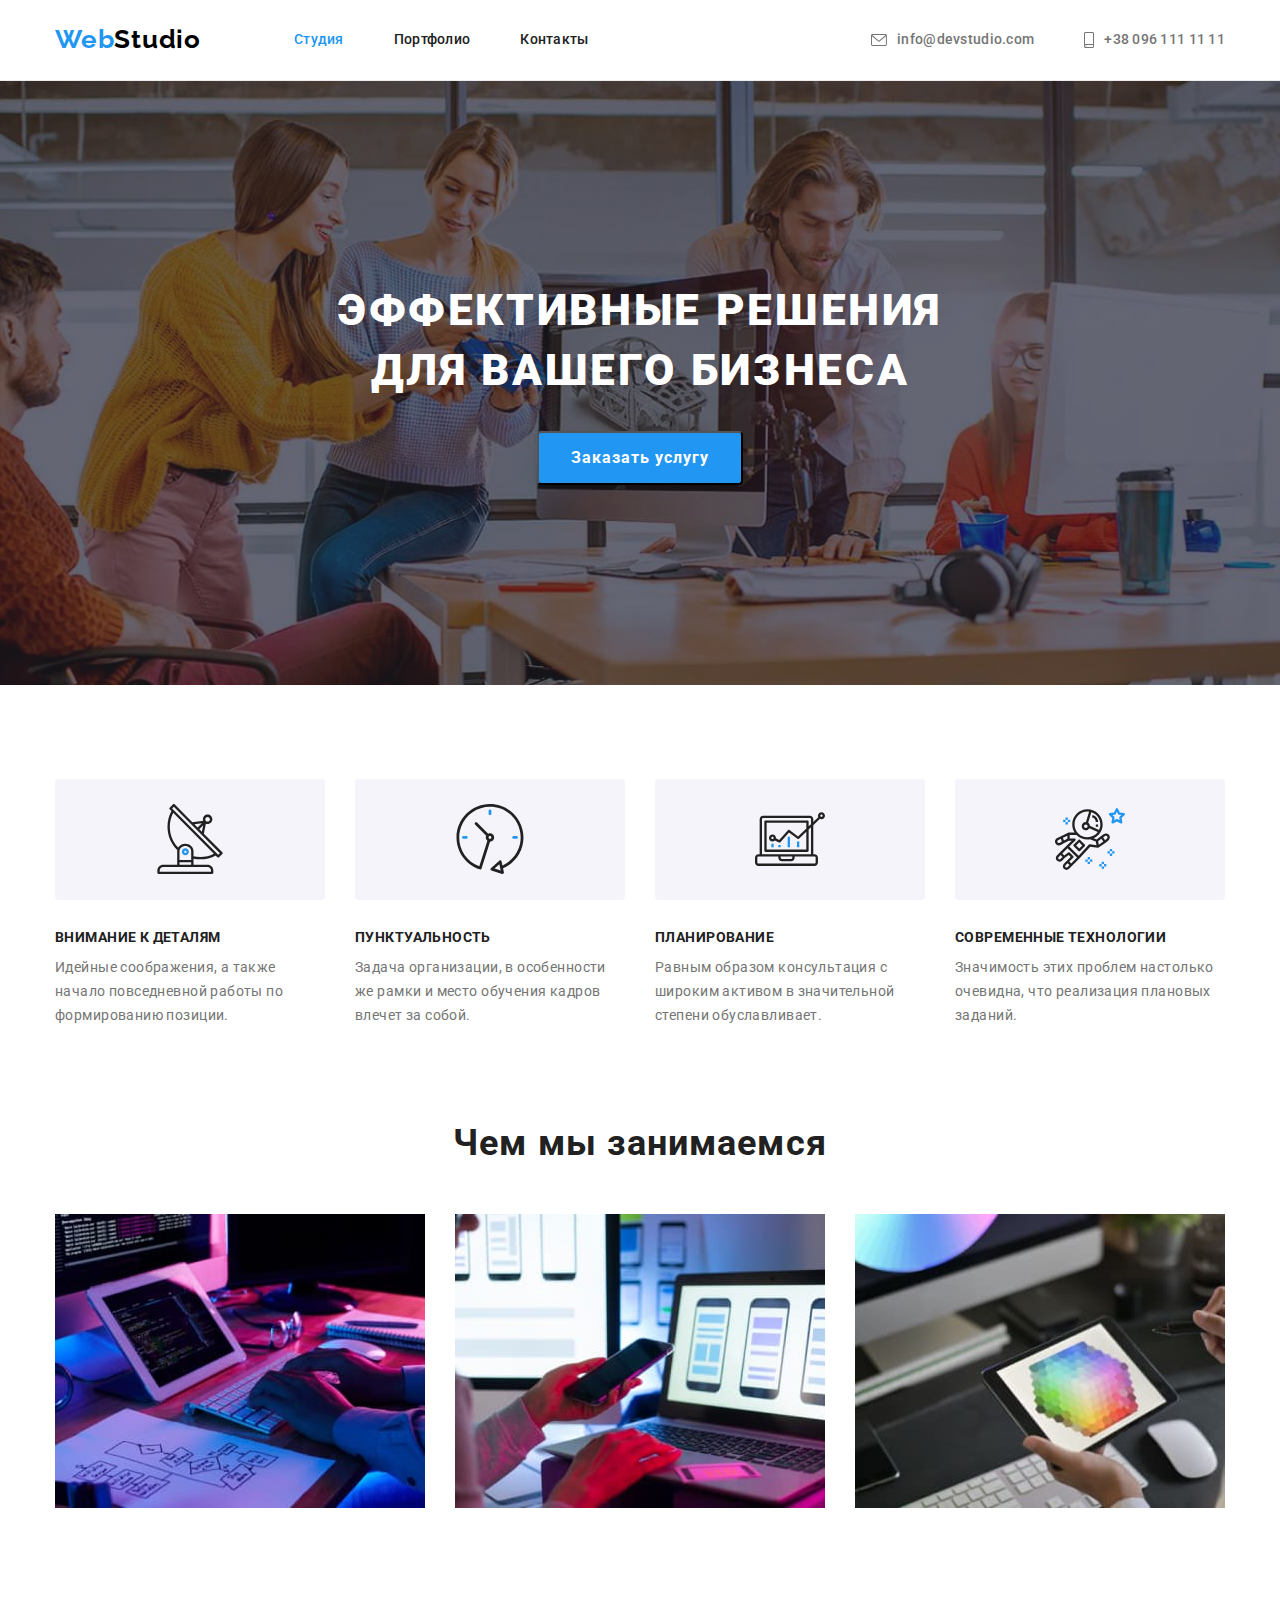
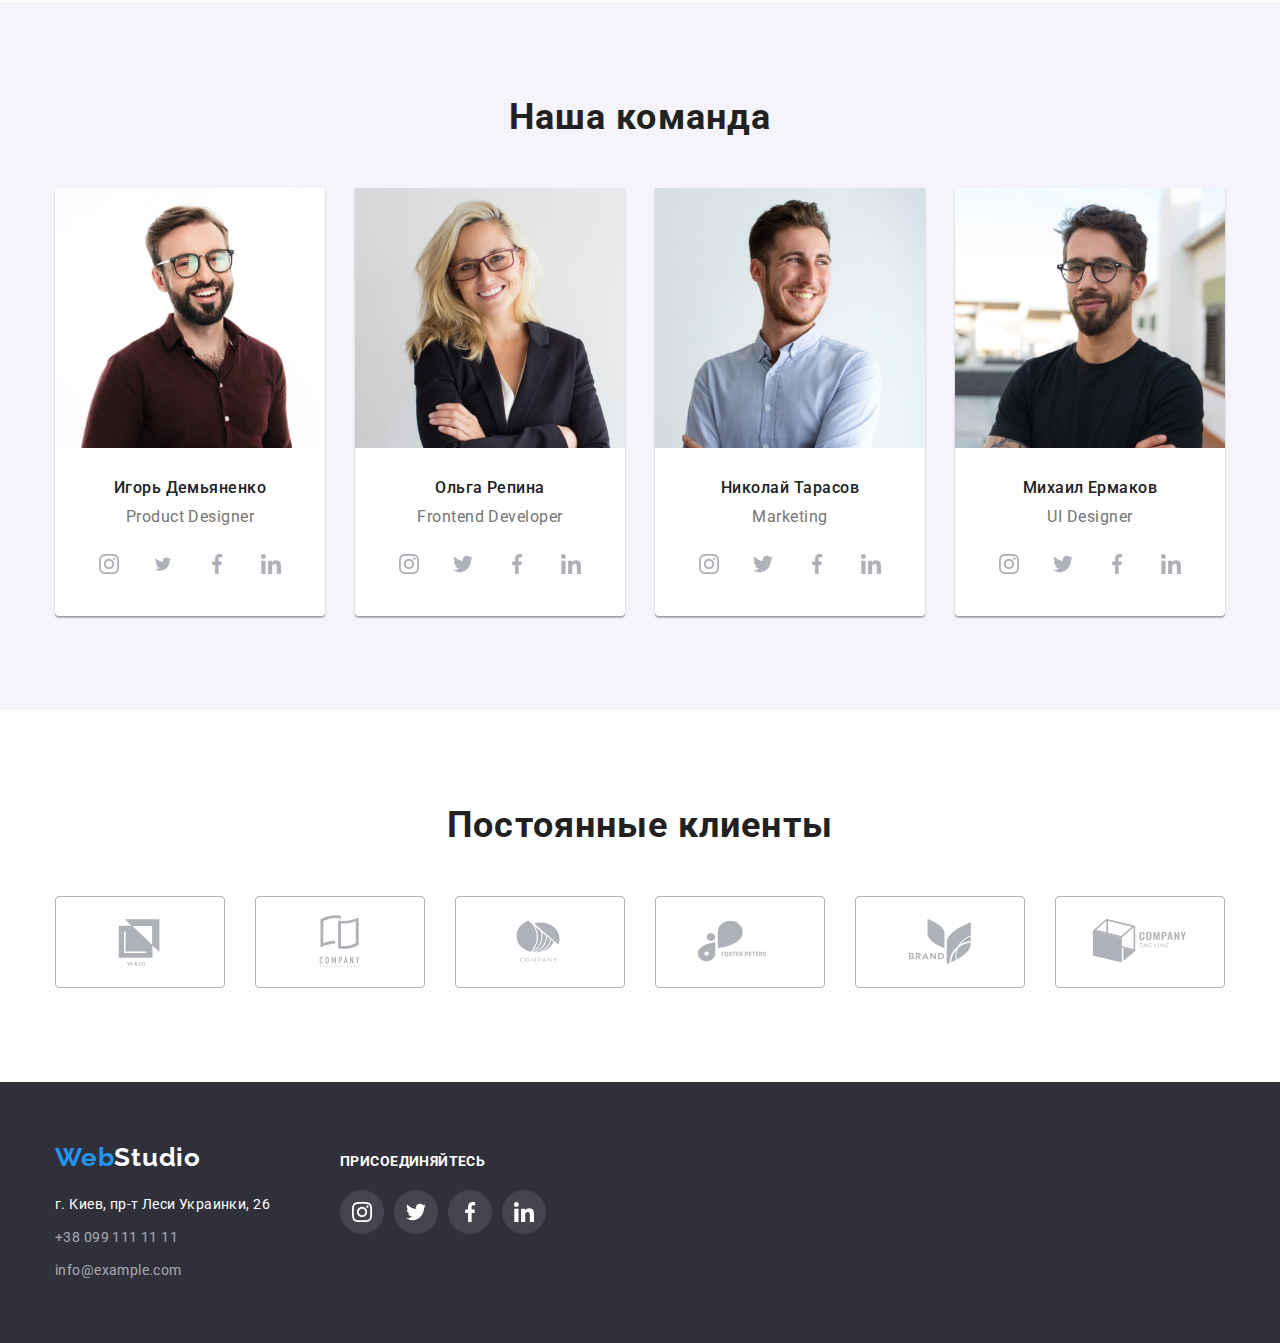
==== commit 1d20e9cf: "revised version" ====
--- a/index.html
+++ b/index.html
@@ -72,36 +72,44 @@
           <h2 class="features-section-title visually-hidden">Наши преимущества</h2>
           <ul class="features list">
             <li class="features-item">
-              <svg class="features-icon" width="270" height="120">
-                <use href="./images/icons.svg#icon-feature-1"></use>
-              </svg>
+              <div class="feature-div">
+                <svg class="features-icon" width="70" height="70">
+                  <use href="./images/icons.svg#icon-antenna"></use>
+                </svg>
+              </div>
               <h3 class="features-title">Внимание к деталям</h3>
               <p class="features-text">
                 Идейные соображения, а также начало повседневной работы по формированию позиции.
               </p>
             </li>
             <li class="features-item">
-              <svg class="features-icon" width="270" height="120">
-                <use href="./images/icons.svg#icon-feature-2"></use>
-              </svg>
+              <div class="feature-div">
+                <svg class="features-icon" width="70" height="70">
+                  <use href="./images/icons.svg#icon-clock"></use>
+                </svg>
+              </div>
               <h3 class="features-title">Пунктуальность</h3>
               <p class="features-text">
                 Задача организации, в особенности же рамки и место обучения кадров влечет за собой.
               </p>
             </li>
             <li class="features-item">
-              <svg class="features-icon" width="270" height="120">
-                <use href="./images/icons.svg#icon-feature-3"></use>
-              </svg>
+              <div class="feature-div">
+                <svg class="features-icon" width="70" height="70">
+                  <use href="./images/icons.svg#icon-diagram"></use>
+                </svg>
+              </div>
               <h3 class="features-title">Планирование</h3>
               <p class="features-text">
                 Равным образом консультация с широким активом в значительной степени обуславливает.
               </p>
             </li>
             <li class="features-item">
-              <svg class="features-icon" width="270" height="120">
-                <use href="./images/icons.svg#icon-feature-4"></use>
-              </svg>
+              <div class="feature-div">
+                <svg class="features-icon" width="70" height="70">
+                  <use href="./images/icons.svg#icon-astronaut"></use>
+                </svg>
+              </div>
               <h3 class="features-title">Современные технологии</h3>
               <p class="features-text">
                 Значимость этих проблем настолько очевидна, что реализация плановых заданий.
--- a/css/styles.css
+++ b/css/styles.css
@@ -185,10 +185,10 @@
   padding-top: 200px;
   padding-bottom: 200px;
   max-width: 1600px;
-  min-height: 600px;
+
   background-image: linear-gradient(to right, rgba(47, 48, 58, 0.4), rgba(47, 48, 58, 0.4)),
     url(../images/backgroudphoto-hero.jpg);
-  background-size: 1600px auto;
+  background-size: cover;
   background-repeat: no-repeat;
   background-position: center;
   background-color: rgba(196, 196, 196, 1);
@@ -227,13 +227,22 @@
 }
 
 .features-icon {
-  margin-bottom: 30px;
+  margin-top: 25px;
+  margin-bottom: 26px;
 }
 
 .features-item:not(:last-child) {
   margin-right: var(--between-li-distance);
 }
 
+.feature-div {
+  background: #f5f4fa;
+  border-radius: 4px;
+  display: flex;
+  justify-content: center;
+  align-items: center;
+  margin-bottom: 30px;
+}
 .features-title {
   margin-bottom: 10px;
   width: 270px;
@@ -420,6 +429,7 @@
 
 .footer-container {
   display: flex;
+  align-items: baseline;
 }
 
 .footer-social {
@@ -432,7 +442,6 @@
 }
 
 .footer-social-title {
-  padding-top: 12px;
   margin-bottom: 20px;
   font-weight: 700;
   font-size: 14px;
@@ -491,15 +500,16 @@
   border-radius: 4px;
   cursor: pointer;
   padding: 6px 22px;
+}
+
+.portfolio-btn:hover,
+.portfolio-btn:focus {
+  outline: none;
+  background-color: var(--accent-color);
+  color: var(--main-white-color);
   box-shadow: 0px 2px 2px 0px #0000001f;
   box-shadow: 0px 1px 2px 0px #00000014;
   box-shadow: 0px 3px 1px 0px #0000001a;
-}
-
-.portfolio-btn:hover,
-.portfolio-btn:focus {
-  background-color: var(--accent-color);
-  color: var(--main-white-color);
 }
 
 .portfolio-item-title {
@@ -538,7 +548,12 @@
   margin-left: var(--between-li-distance);
 }
 
-.portfolio-item:hover {
+.portfolio-item-link {
+  display: block;
+}
+
+.portfolio-item-link:hover,
+.portfolio-item-link:focus {
   box-sizing: border-box;
   box-shadow: 0px 1px 1px rgba(0, 0, 0, 0.12), 0px 4px 4px rgba(0, 0, 0, 0.06),
     1px 4px 6px rgba(0, 0, 0, 0.16);
